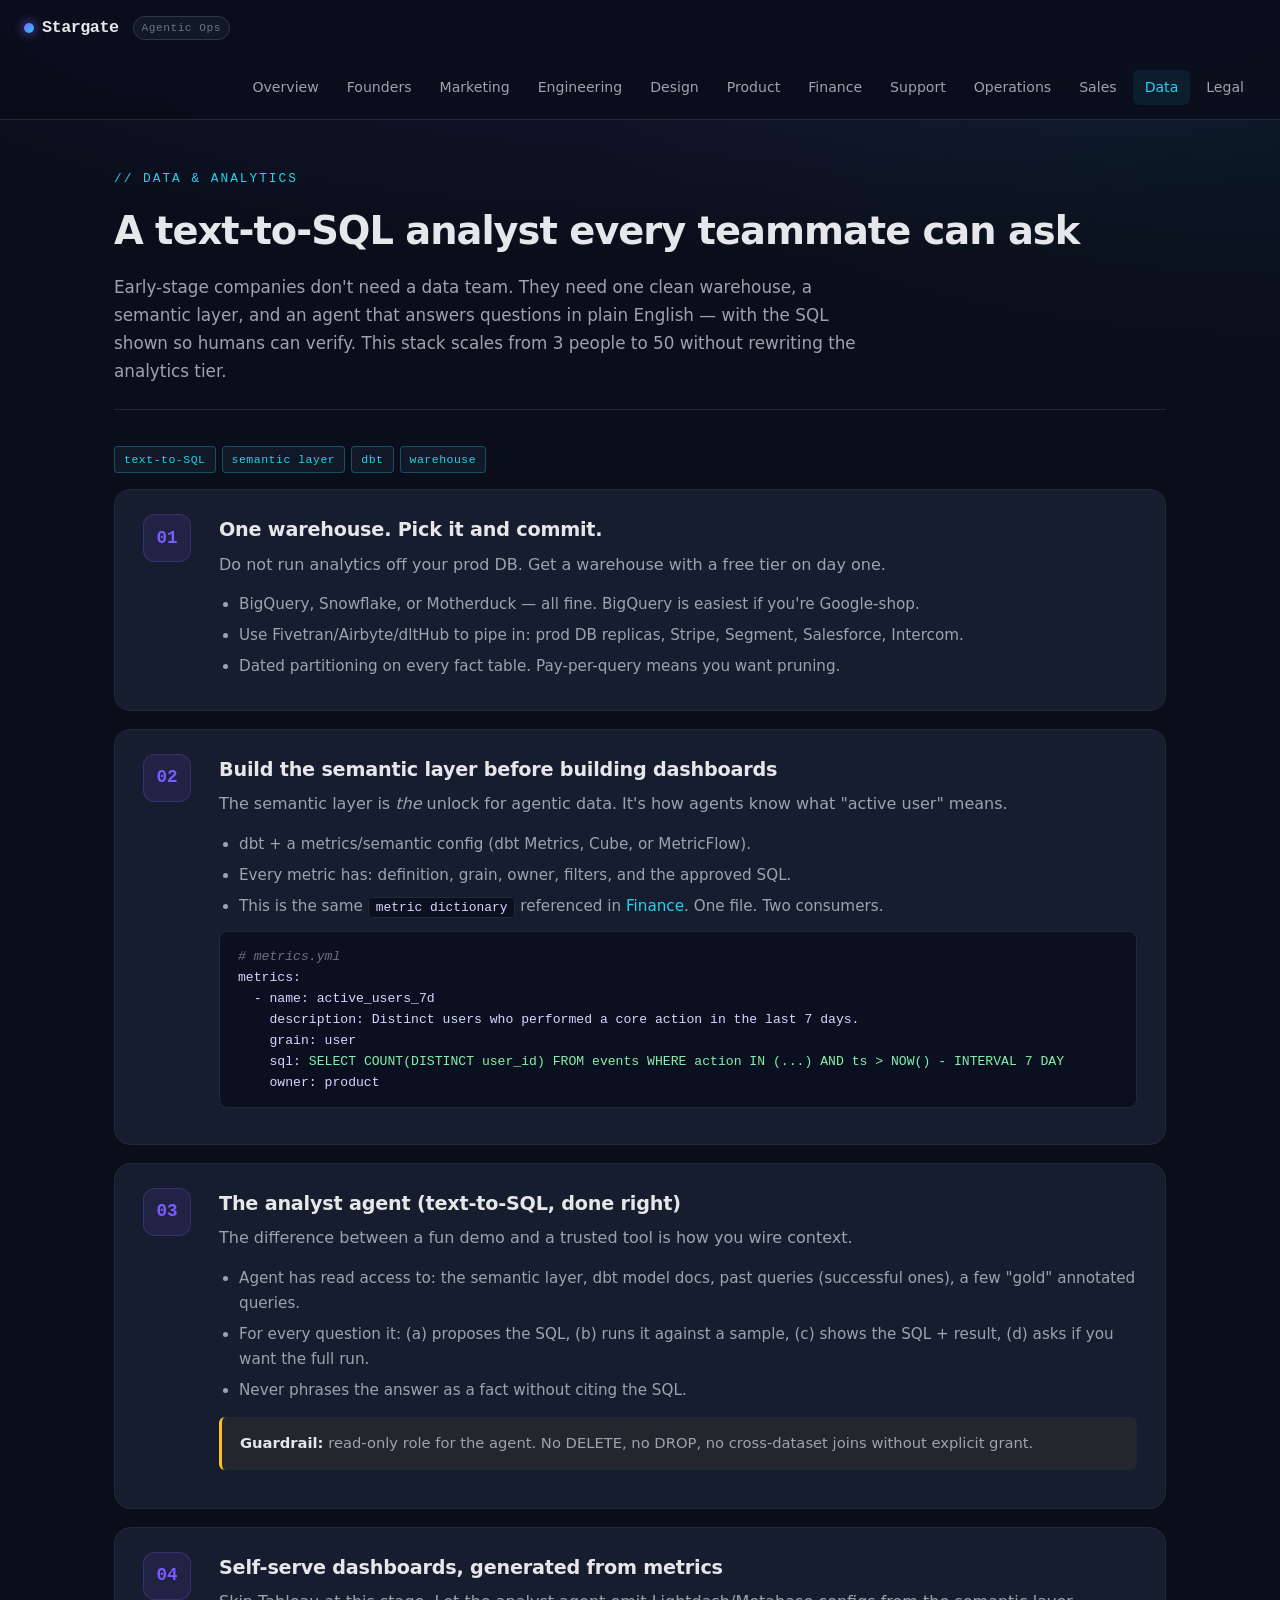
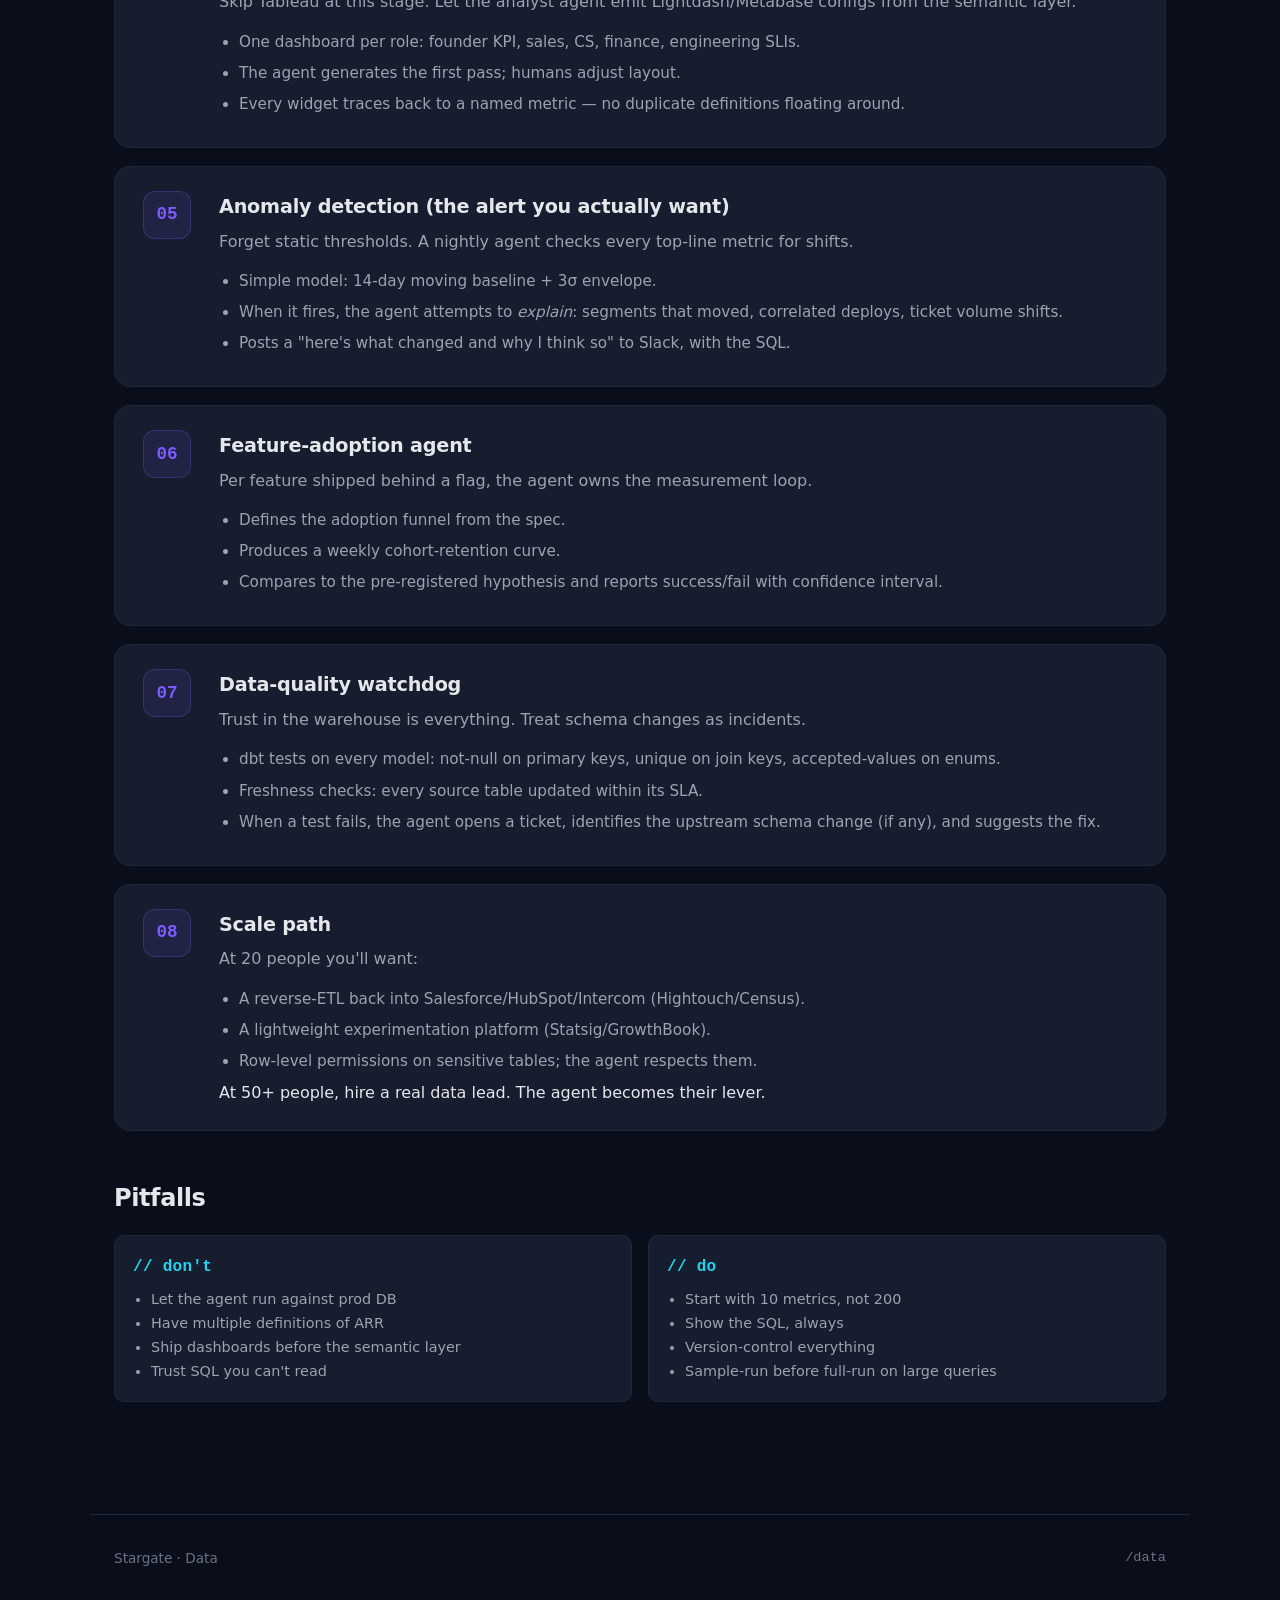
==== data.html @ 62a524d1 "Add Stargate agentic AI playbook static site Multi-page static site covering role-specific agentic A" ====
<!doctype html>
<html lang="en">
<head>
<meta charset="utf-8" />
<meta name="viewport" content="width=device-width,initial-scale=1" />
<title>Data &amp; Analytics · Stargate</title>
<link rel="stylesheet" href="styles.css" />
</head>
<body>
<header class="site-nav"><div class="nav-wrap">
<a class="brand" href="index.html"><span class="logo-dot"></span>Stargate<span class="tag">Agentic Ops</span></a>
<nav class="primary">
<a href="index.html">Overview</a>
<a href="founders.html">Founders</a>
<a href="marketing.html">Marketing</a>
<a href="engineering.html">Engineering</a>
<a href="design.html">Design</a>
<a href="product.html">Product</a>
<a href="finance.html">Finance</a>
<a href="support.html">Support</a>
<a href="operations.html">Operations</a>
<a href="sales.html">Sales</a>
<a href="data.html" class="active">Data</a>
<a href="legal.html">Legal</a>
</nav></div></header>

<main>
  <div class="page-header">
    <div class="kicker">// DATA &amp; ANALYTICS</div>
    <h1>A text-to-SQL analyst every teammate can ask</h1>
    <p>Early-stage companies don't need a data team. They need one clean warehouse, a semantic layer, and an agent that answers questions in plain English — with the SQL shown so humans can verify. This stack scales from 3 people to 50 without rewriting the analytics tier.</p>
  </div>

  <div class="tags">
    <span class="tag cyan">text-to-SQL</span>
    <span class="tag cyan">semantic layer</span>
    <span class="tag cyan">dbt</span>
    <span class="tag cyan">warehouse</span>
  </div>

  <div class="steps">

    <div class="step">
      <div class="step-num">01</div>
      <div class="step-body">
        <h3>One warehouse. Pick it and commit.</h3>
        <p>Do not run analytics off your prod DB. Get a warehouse with a free tier on day one.</p>
        <ul>
          <li>BigQuery, Snowflake, or Motherduck — all fine. BigQuery is easiest if you're Google-shop.</li>
          <li>Use Fivetran/Airbyte/dltHub to pipe in: prod DB replicas, Stripe, Segment, Salesforce, Intercom.</li>
          <li>Dated partitioning on every fact table. Pay-per-query means you want pruning.</li>
        </ul>
      </div>
    </div>

    <div class="step">
      <div class="step-num">02</div>
      <div class="step-body">
        <h3>Build the semantic layer before building dashboards</h3>
        <p>The semantic layer is <em>the</em> unlock for agentic data. It's how agents know what "active user" means.</p>
        <ul>
          <li>dbt + a metrics/semantic config (dbt Metrics, Cube, or MetricFlow).</li>
          <li>Every metric has: definition, grain, owner, filters, and the approved SQL.</li>
          <li>This is the same <code class="inline">metric dictionary</code> referenced in <a href="finance.html">Finance</a>. One file. Two consumers.</li>
        </ul>
        <pre class="code"><span class="c-com"># metrics.yml</span>
metrics:
  - name: active_users_7d
    description: Distinct users who performed a core action in the last 7 days.
    grain: user
    sql: <span class="c-str">SELECT COUNT(DISTINCT user_id) FROM events WHERE action IN (...) AND ts &gt; NOW() - INTERVAL 7 DAY</span>
    owner: product</pre>
      </div>
    </div>

    <div class="step">
      <div class="step-num">03</div>
      <div class="step-body">
        <h3>The analyst agent (text-to-SQL, done right)</h3>
        <p>The difference between a fun demo and a trusted tool is how you wire context.</p>
        <ul>
          <li>Agent has read access to: the semantic layer, dbt model docs, past queries (successful ones), a few "gold" annotated queries.</li>
          <li>For every question it: (a) proposes the SQL, (b) runs it against a sample, (c) shows the SQL + result, (d) asks if you want the full run.</li>
          <li>Never phrases the answer as a fact without citing the SQL.</li>
        </ul>
        <div class="callout warn"><strong>Guardrail:</strong> read-only role for the agent. No DELETE, no DROP, no cross-dataset joins without explicit grant.</div>
      </div>
    </div>

    <div class="step">
      <div class="step-num">04</div>
      <div class="step-body">
        <h3>Self-serve dashboards, generated from metrics</h3>
        <p>Skip Tableau at this stage. Let the analyst agent emit Lightdash/Metabase configs from the semantic layer.</p>
        <ul>
          <li>One dashboard per role: founder KPI, sales, CS, finance, engineering SLIs.</li>
          <li>The agent generates the first pass; humans adjust layout.</li>
          <li>Every widget traces back to a named metric — no duplicate definitions floating around.</li>
        </ul>
      </div>
    </div>

    <div class="step">
      <div class="step-num">05</div>
      <div class="step-body">
        <h3>Anomaly detection (the alert you actually want)</h3>
        <p>Forget static thresholds. A nightly agent checks every top-line metric for shifts.</p>
        <ul>
          <li>Simple model: 14-day moving baseline + 3σ envelope.</li>
          <li>When it fires, the agent attempts to <em>explain</em>: segments that moved, correlated deploys, ticket volume shifts.</li>
          <li>Posts a "here's what changed and why I think so" to Slack, with the SQL.</li>
        </ul>
      </div>
    </div>

    <div class="step">
      <div class="step-num">06</div>
      <div class="step-body">
        <h3>Feature-adoption agent</h3>
        <p>Per feature shipped behind a flag, the agent owns the measurement loop.</p>
        <ul>
          <li>Defines the adoption funnel from the spec.</li>
          <li>Produces a weekly cohort-retention curve.</li>
          <li>Compares to the pre-registered hypothesis and reports success/fail with confidence interval.</li>
        </ul>
      </div>
    </div>

    <div class="step">
      <div class="step-num">07</div>
      <div class="step-body">
        <h3>Data-quality watchdog</h3>
        <p>Trust in the warehouse is everything. Treat schema changes as incidents.</p>
        <ul>
          <li>dbt tests on every model: not-null on primary keys, unique on join keys, accepted-values on enums.</li>
          <li>Freshness checks: every source table updated within its SLA.</li>
          <li>When a test fails, the agent opens a ticket, identifies the upstream schema change (if any), and suggests the fix.</li>
        </ul>
      </div>
    </div>

    <div class="step">
      <div class="step-num">08</div>
      <div class="step-body">
        <h3>Scale path</h3>
        <p>At 20 people you'll want:</p>
        <ul>
          <li>A reverse-ETL back into Salesforce/HubSpot/Intercom (Hightouch/Census).</li>
          <li>A lightweight experimentation platform (Statsig/GrowthBook).</li>
          <li>Row-level permissions on sensitive tables; the agent respects them.</li>
        </ul>
        <p>At 50+ people, hire a real data lead. The agent becomes their lever.</p>
      </div>
    </div>

  </div>

  <h2 class="section-title">Pitfalls</h2>
  <div class="two-col">
    <div class="mini-card">
      <h4>// don't</h4>
      <ul>
        <li>Let the agent run against prod DB</li>
        <li>Have multiple definitions of ARR</li>
        <li>Ship dashboards before the semantic layer</li>
        <li>Trust SQL you can't read</li>
      </ul>
    </div>
    <div class="mini-card">
      <h4>// do</h4>
      <ul>
        <li>Start with 10 metrics, not 200</li>
        <li>Show the SQL, always</li>
        <li>Version-control everything</li>
        <li>Sample-run before full-run on large queries</li>
      </ul>
    </div>
  </div>
</main>
<footer><span>Stargate · Data</span><span class="mono">/data</span></footer>
</body></html>
---- styles.css ----
:root {
  --bg: #0a0e1a;
  --bg-elevated: #111827;
  --bg-card: #161d2e;
  --border: #1f2937;
  --border-light: #2d3748;
  --text: #e5e7eb;
  --text-muted: #9ca3af;
  --text-dim: #6b7280;
  --accent: #7c5cff;
  --accent-2: #22d3ee;
  --accent-3: #f472b6;
  --success: #34d399;
  --warn: #fbbf24;
  --danger: #f87171;
  --radius: 10px;
  --radius-lg: 16px;
  --mono: "JetBrains Mono", "SF Mono", Menlo, Consolas, monospace;
  --sans: -apple-system, BlinkMacSystemFont, "Segoe UI", Inter, system-ui, sans-serif;
}

* { box-sizing: border-box; margin: 0; padding: 0; }

html { scroll-behavior: smooth; }

body {
  font-family: var(--sans);
  background: var(--bg);
  color: var(--text);
  line-height: 1.65;
  min-height: 100vh;
  background-image:
    radial-gradient(ellipse 80% 50% at 50% -20%, rgba(124, 92, 255, 0.15), transparent),
    radial-gradient(ellipse 60% 40% at 100% 0%, rgba(34, 211, 238, 0.08), transparent);
  background-attachment: fixed;
}

a { color: var(--accent-2); text-decoration: none; }
a:hover { text-decoration: underline; }

/* ---------- Navigation ---------- */
header.site-nav {
  position: sticky;
  top: 0;
  z-index: 100;
  backdrop-filter: blur(12px);
  background: rgba(10, 14, 26, 0.85);
  border-bottom: 1px solid var(--border);
}

.nav-wrap {
  max-width: 1280px;
  margin: 0 auto;
  padding: 14px 24px;
  display: flex;
  align-items: center;
  gap: 28px;
  flex-wrap: wrap;
}

.brand {
  font-family: var(--mono);
  font-weight: 700;
  font-size: 1.05rem;
  color: var(--text);
  letter-spacing: -0.5px;
  display: flex;
  align-items: center;
  gap: 8px;
}

.brand .logo-dot {
  width: 10px; height: 10px;
  border-radius: 50%;
  background: linear-gradient(135deg, var(--accent), var(--accent-2));
  box-shadow: 0 0 12px var(--accent);
}

.brand span.tag {
  font-size: 0.7rem;
  font-weight: 500;
  color: var(--text-dim);
  padding: 2px 8px;
  border: 1px solid var(--border-light);
  border-radius: 999px;
  margin-left: 6px;
}

nav.primary {
  display: flex;
  gap: 4px;
  flex-wrap: wrap;
  margin-left: auto;
}

nav.primary a {
  color: var(--text-muted);
  font-size: 0.88rem;
  font-weight: 500;
  padding: 6px 12px;
  border-radius: 6px;
  transition: all 0.15s ease;
  text-decoration: none;
}

nav.primary a:hover {
  color: var(--text);
  background: var(--bg-card);
}

nav.primary a.active {
  color: var(--accent-2);
  background: rgba(34, 211, 238, 0.08);
}

/* ---------- Layout ---------- */
main {
  max-width: 1100px;
  margin: 0 auto;
  padding: 48px 24px 96px;
}

section.hero {
  padding: 64px 0 48px;
  text-align: center;
}

section.hero h1 {
  font-size: clamp(2rem, 5vw, 3.4rem);
  font-weight: 700;
  letter-spacing: -1.2px;
  line-height: 1.1;
  margin-bottom: 20px;
  background: linear-gradient(135deg, #fff 0%, #c7b9ff 60%, var(--accent-2) 100%);
  -webkit-background-clip: text;
  background-clip: text;
  color: transparent;
}

section.hero p.lede {
  font-size: 1.15rem;
  color: var(--text-muted);
  max-width: 740px;
  margin: 0 auto;
}

section.hero h1.brand-title {
  font-size: clamp(3rem, 8vw, 5.5rem);
  letter-spacing: -2px;
  margin-bottom: 10px;
}

section.hero p.tagline {
  font-family: var(--mono);
  font-size: clamp(0.95rem, 1.6vw, 1.15rem);
  color: var(--accent-2);
  letter-spacing: 2px;
  text-transform: uppercase;
  margin-bottom: 28px;
}

.page-header {
  margin-bottom: 36px;
  padding-bottom: 24px;
  border-bottom: 1px solid var(--border);
}

.page-header .kicker {
  font-family: var(--mono);
  color: var(--accent-2);
  font-size: 0.8rem;
  letter-spacing: 2px;
  text-transform: uppercase;
  margin-bottom: 10px;
}

.page-header h1 {
  font-size: 2.4rem;
  letter-spacing: -1px;
  margin-bottom: 12px;
}

.page-header p {
  color: var(--text-muted);
  font-size: 1.05rem;
  max-width: 760px;
}

/* ---------- Role grid (home) ---------- */
.role-grid {
  display: grid;
  grid-template-columns: repeat(auto-fill, minmax(280px, 1fr));
  gap: 18px;
  margin-top: 36px;
}

.role-card {
  background: var(--bg-card);
  border: 1px solid var(--border);
  border-radius: var(--radius-lg);
  padding: 24px;
  transition: all 0.2s ease;
  text-decoration: none;
  color: inherit;
  display: block;
  position: relative;
  overflow: hidden;
}

.role-card::before {
  content: "";
  position: absolute;
  inset: 0;
  background: linear-gradient(135deg, transparent 40%, rgba(124, 92, 255, 0.08));
  opacity: 0;
  transition: opacity 0.2s;
}

.role-card:hover {
  border-color: var(--accent);
  transform: translateY(-2px);
  text-decoration: none;
}

.role-card:hover::before { opacity: 1; }

.role-card .icon {
  font-family: var(--mono);
  font-size: 0.75rem;
  color: var(--accent-2);
  margin-bottom: 14px;
  display: inline-block;
  padding: 4px 10px;
  background: rgba(34, 211, 238, 0.08);
  border-radius: 4px;
  letter-spacing: 1px;
}

.role-card h3 {
  font-size: 1.25rem;
  margin-bottom: 8px;
  letter-spacing: -0.3px;
}

.role-card p {
  color: var(--text-muted);
  font-size: 0.92rem;
  line-height: 1.55;
}

.role-card .arrow {
  margin-top: 18px;
  color: var(--accent);
  font-family: var(--mono);
  font-size: 0.85rem;
}

/* ---------- Steps ---------- */
.steps {
  margin-top: 16px;
  display: flex;
  flex-direction: column;
  gap: 18px;
}

.step {
  display: grid;
  grid-template-columns: 56px 1fr;
  gap: 20px;
  background: var(--bg-card);
  border: 1px solid var(--border);
  border-radius: var(--radius-lg);
  padding: 24px 28px;
  position: relative;
}

.step-num {
  font-family: var(--mono);
  font-weight: 700;
  font-size: 1.1rem;
  color: var(--accent);
  width: 48px;
  height: 48px;
  display: flex;
  align-items: center;
  justify-content: center;
  border-radius: 12px;
  background: rgba(124, 92, 255, 0.1);
  border: 1px solid rgba(124, 92, 255, 0.25);
}

.step-body h3 {
  font-size: 1.2rem;
  letter-spacing: -0.2px;
  margin-bottom: 6px;
}

.step-body > p:first-of-type {
  color: var(--text-muted);
  margin-bottom: 14px;
}

.step-body ul, .step-body ol {
  padding-left: 20px;
  color: var(--text-muted);
}

.step-body li {
  margin-bottom: 6px;
  font-size: 0.95rem;
}

.step-body li strong {
  color: var(--text);
  font-weight: 600;
}

/* ---------- Callouts / code ---------- */
.callout {
  margin: 14px 0;
  padding: 14px 18px;
  border-left: 3px solid var(--accent);
  background: rgba(124, 92, 255, 0.06);
  border-radius: 6px;
  font-size: 0.92rem;
  color: var(--text-muted);
}

.callout.tip { border-left-color: var(--accent-2); background: rgba(34, 211, 238, 0.06); }
.callout.warn { border-left-color: var(--warn); background: rgba(251, 191, 36, 0.06); }
.callout strong { color: var(--text); }

pre.code, code.inline {
  font-family: var(--mono);
  background: #0b1020;
  border: 1px solid var(--border);
  color: #d4d7ff;
}

pre.code {
  padding: 14px 18px;
  border-radius: 8px;
  overflow-x: auto;
  font-size: 0.82rem;
  line-height: 1.6;
  margin: 12px 0;
}

code.inline {
  padding: 2px 7px;
  border-radius: 4px;
  font-size: 0.85em;
}

pre.code .c-kw { color: #c084fc; }
pre.code .c-str { color: #86efac; }
pre.code .c-com { color: #6b7280; font-style: italic; }
pre.code .c-num { color: #fbbf24; }

/* ---------- Tag row ---------- */
.tags {
  display: flex;
  flex-wrap: wrap;
  gap: 6px;
  margin: 14px 0 4px;
}

.tag {
  font-family: var(--mono);
  font-size: 0.72rem;
  padding: 3px 9px;
  border-radius: 4px;
  background: var(--bg-elevated);
  color: var(--text-muted);
  border: 1px solid var(--border-light);
  letter-spacing: 0.5px;
}

.tag.accent { color: var(--accent); border-color: rgba(124, 92, 255, 0.3); }
.tag.cyan { color: var(--accent-2); border-color: rgba(34, 211, 238, 0.3); }

/* ---------- Two column ---------- */
.two-col {
  display: grid;
  grid-template-columns: 1fr 1fr;
  gap: 16px;
  margin: 16px 0;
}

.mini-card {
  background: var(--bg-card);
  border: 1px solid var(--border);
  padding: 18px;
  border-radius: var(--radius);
}

.mini-card h4 {
  font-size: 1rem;
  margin-bottom: 8px;
  color: var(--accent-2);
  font-family: var(--mono);
  letter-spacing: 0.3px;
}

.mini-card ul { padding-left: 18px; color: var(--text-muted); font-size: 0.9rem; }

@media (max-width: 720px) {
  .two-col { grid-template-columns: 1fr; }
  .step { grid-template-columns: 1fr; padding: 20px; }
  .step-num { margin-bottom: 4px; }
  section.hero { padding: 36px 0 24px; }
  .page-header h1 { font-size: 1.8rem; }
}

/* ---------- Footer ---------- */
footer {
  max-width: 1100px;
  margin: 0 auto;
  padding: 32px 24px 48px;
  color: var(--text-dim);
  font-size: 0.85rem;
  border-top: 1px solid var(--border);
  display: flex;
  justify-content: space-between;
  flex-wrap: wrap;
  gap: 12px;
}

footer .mono { font-family: var(--mono); }

/* ---------- Section heading ---------- */
h2.section-title {
  margin-top: 48px;
  margin-bottom: 8px;
  font-size: 1.5rem;
  letter-spacing: -0.4px;
}

h2.section-title + p {
  color: var(--text-muted);
  margin-bottom: 18px;
}

/* ---------- Table ---------- */
.stack-table {
  width: 100%;
  border-collapse: collapse;
  margin: 18px 0;
  font-size: 0.9rem;
}

.stack-table th, .stack-table td {
  text-align: left;
  padding: 10px 14px;
  border-bottom: 1px solid var(--border);
}

.stack-table th {
  color: var(--accent-2);
  font-family: var(--mono);
  font-size: 0.78rem;
  text-transform: uppercase;
  letter-spacing: 1px;
  font-weight: 600;
}

.stack-table td { color: var(--text-muted); }
.stack-table td:first-child { color: var(--text); font-weight: 500; }
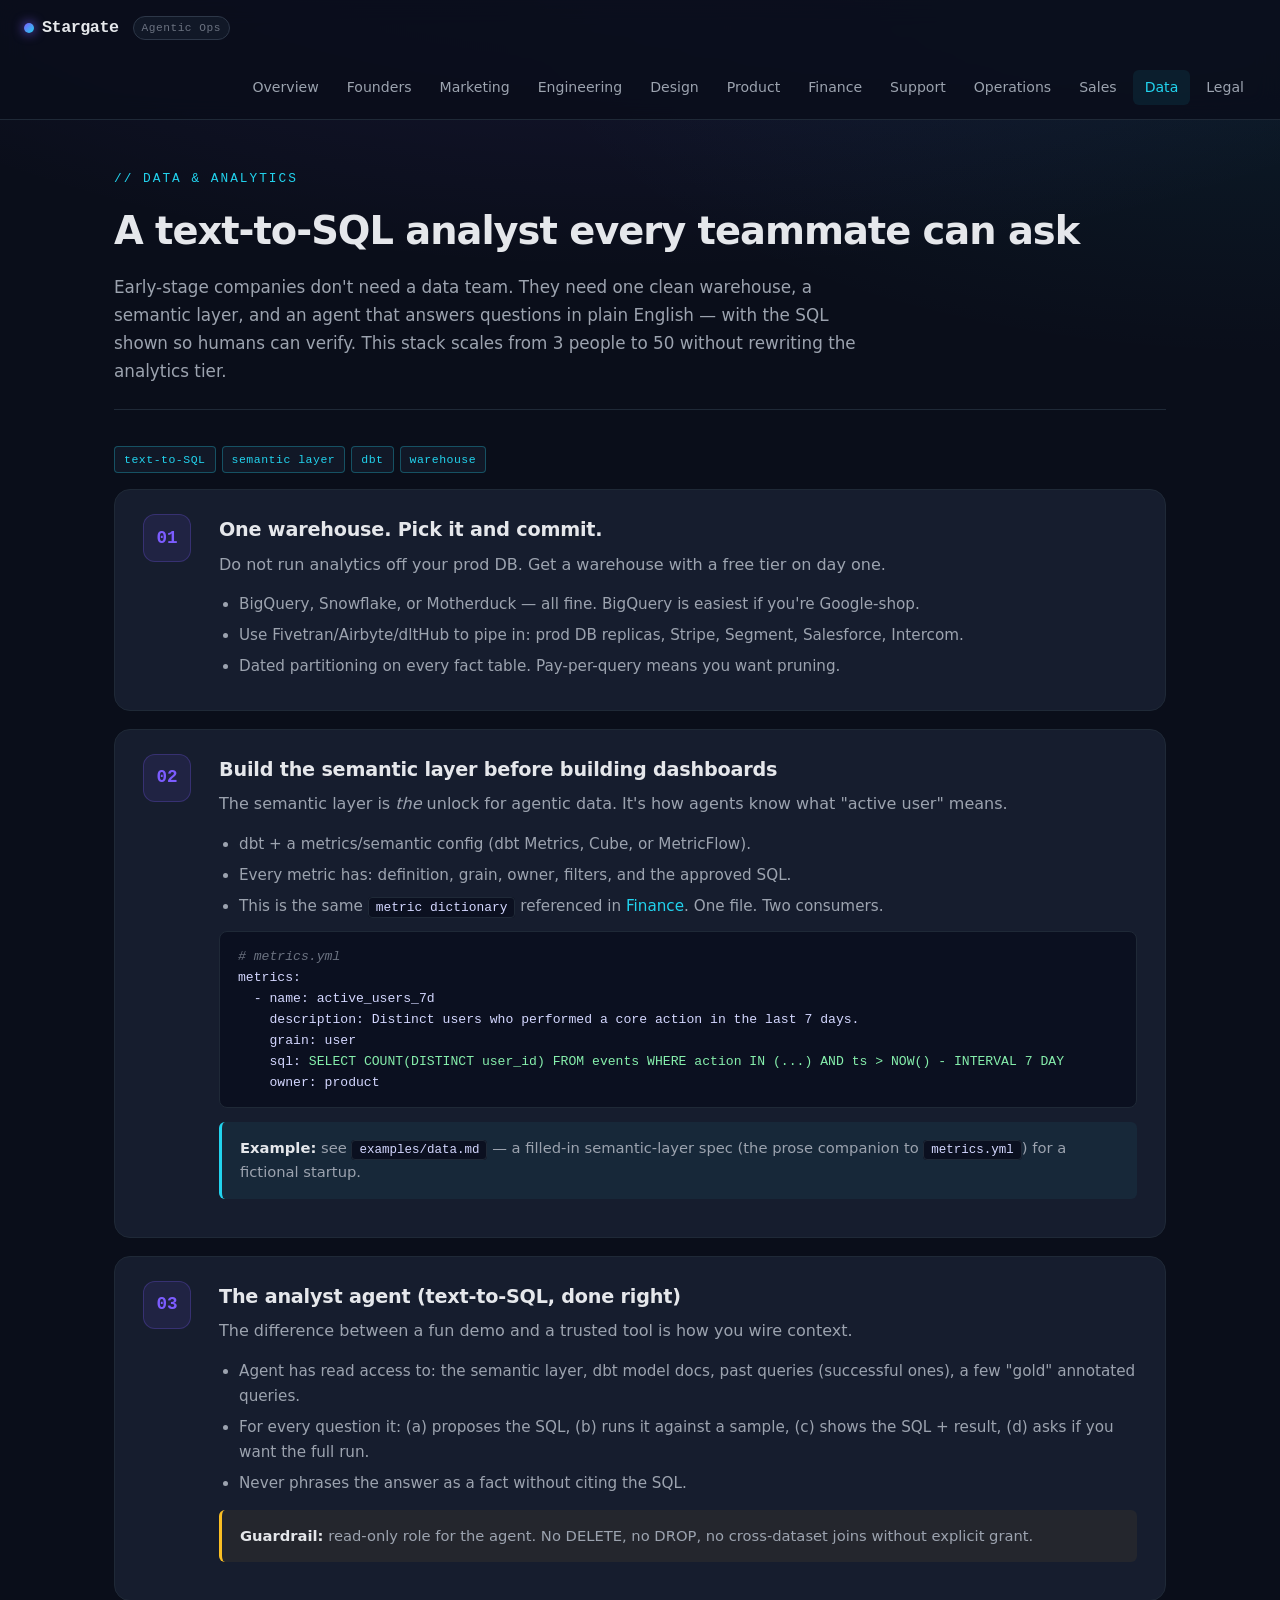
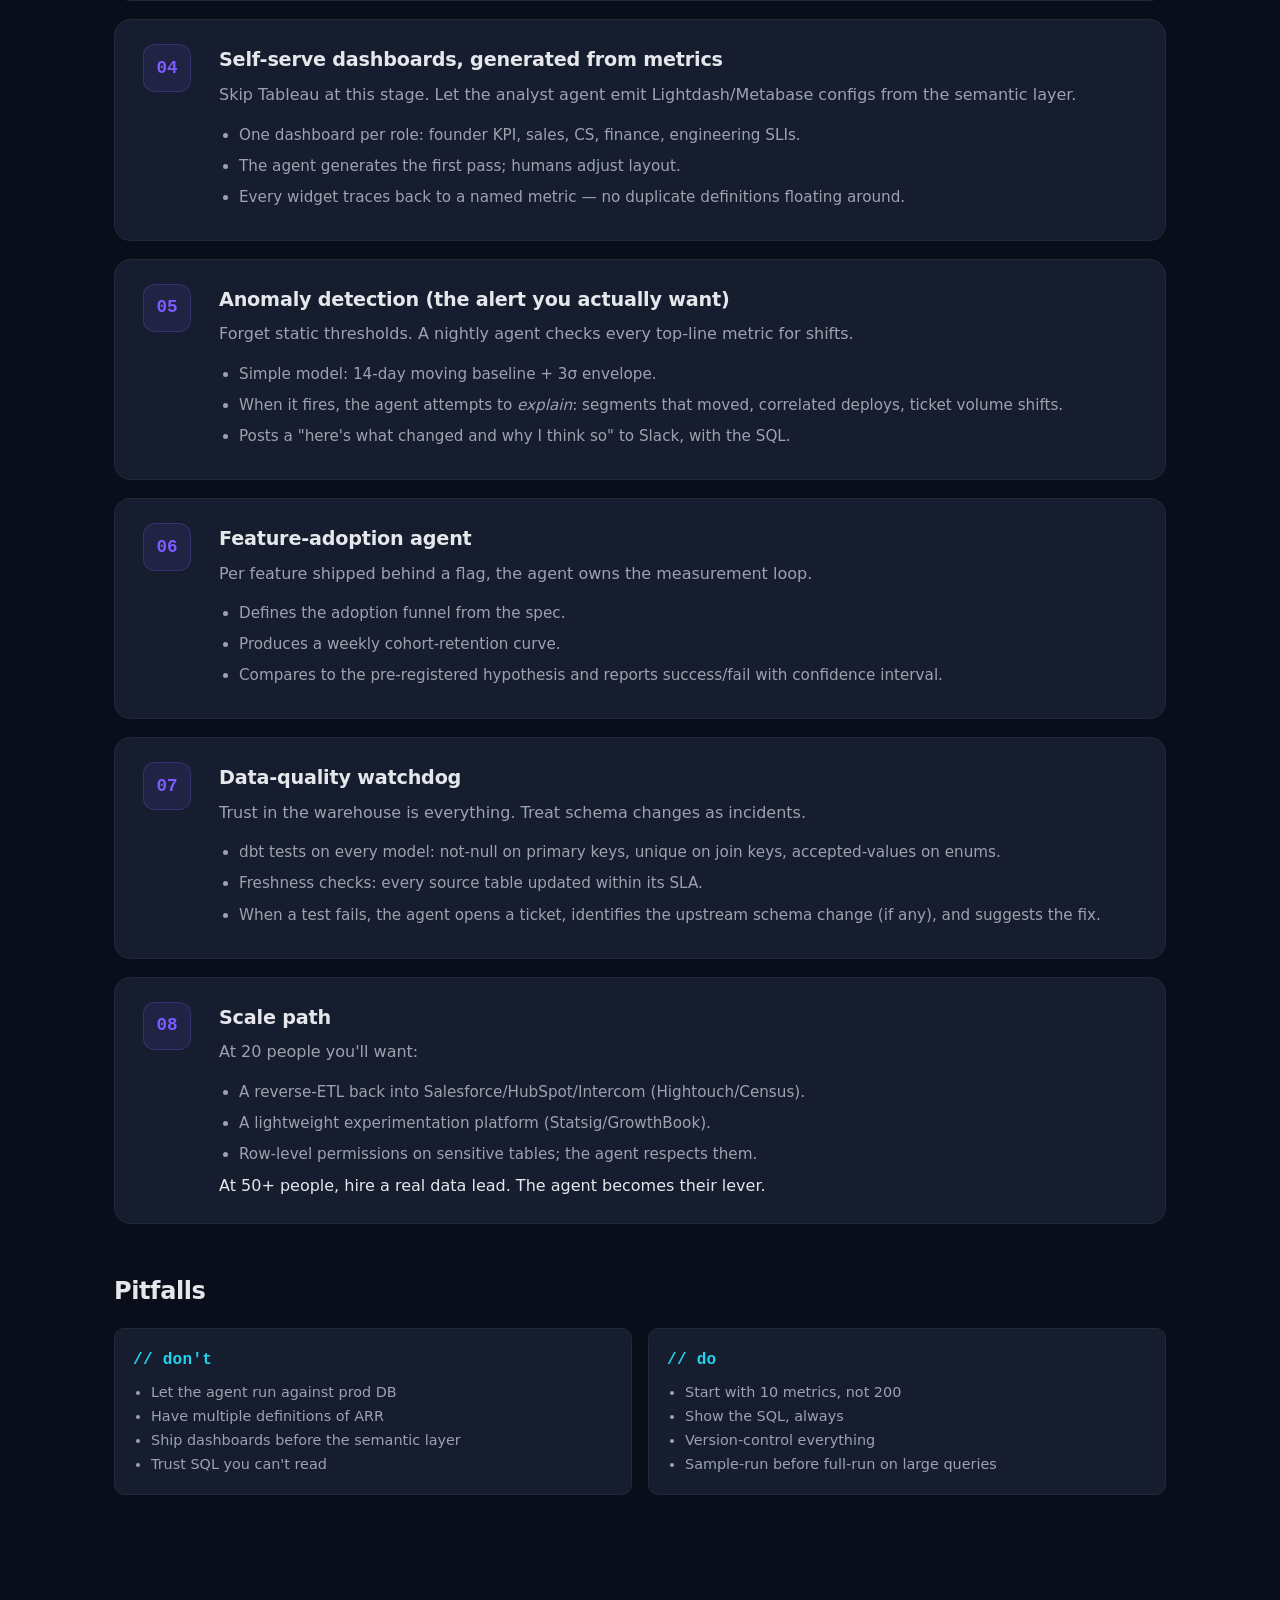
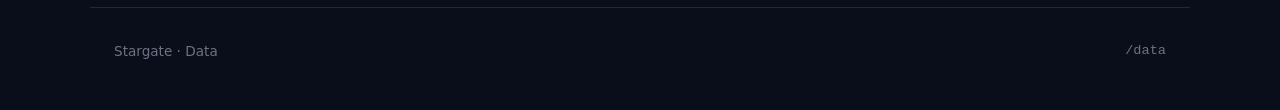
==== commit 0aaa19e9: "Link to example file from each role page Adds a callout under the step where the artifact is introdu" ====
--- a/data.html
+++ b/data.html
@@ -70,6 +70,7 @@
     grain: user
     sql: <span class="c-str">SELECT COUNT(DISTINCT user_id) FROM events WHERE action IN (...) AND ts &gt; NOW() - INTERVAL 7 DAY</span>
     owner: product</pre>
+        <div class="callout tip"><strong>Example:</strong> see <a href="examples/data.md"><code class="inline">examples/data.md</code></a> — a filled-in semantic-layer spec (the prose companion to <code class="inline">metrics.yml</code>) for a fictional startup.</div>
       </div>
     </div>
 
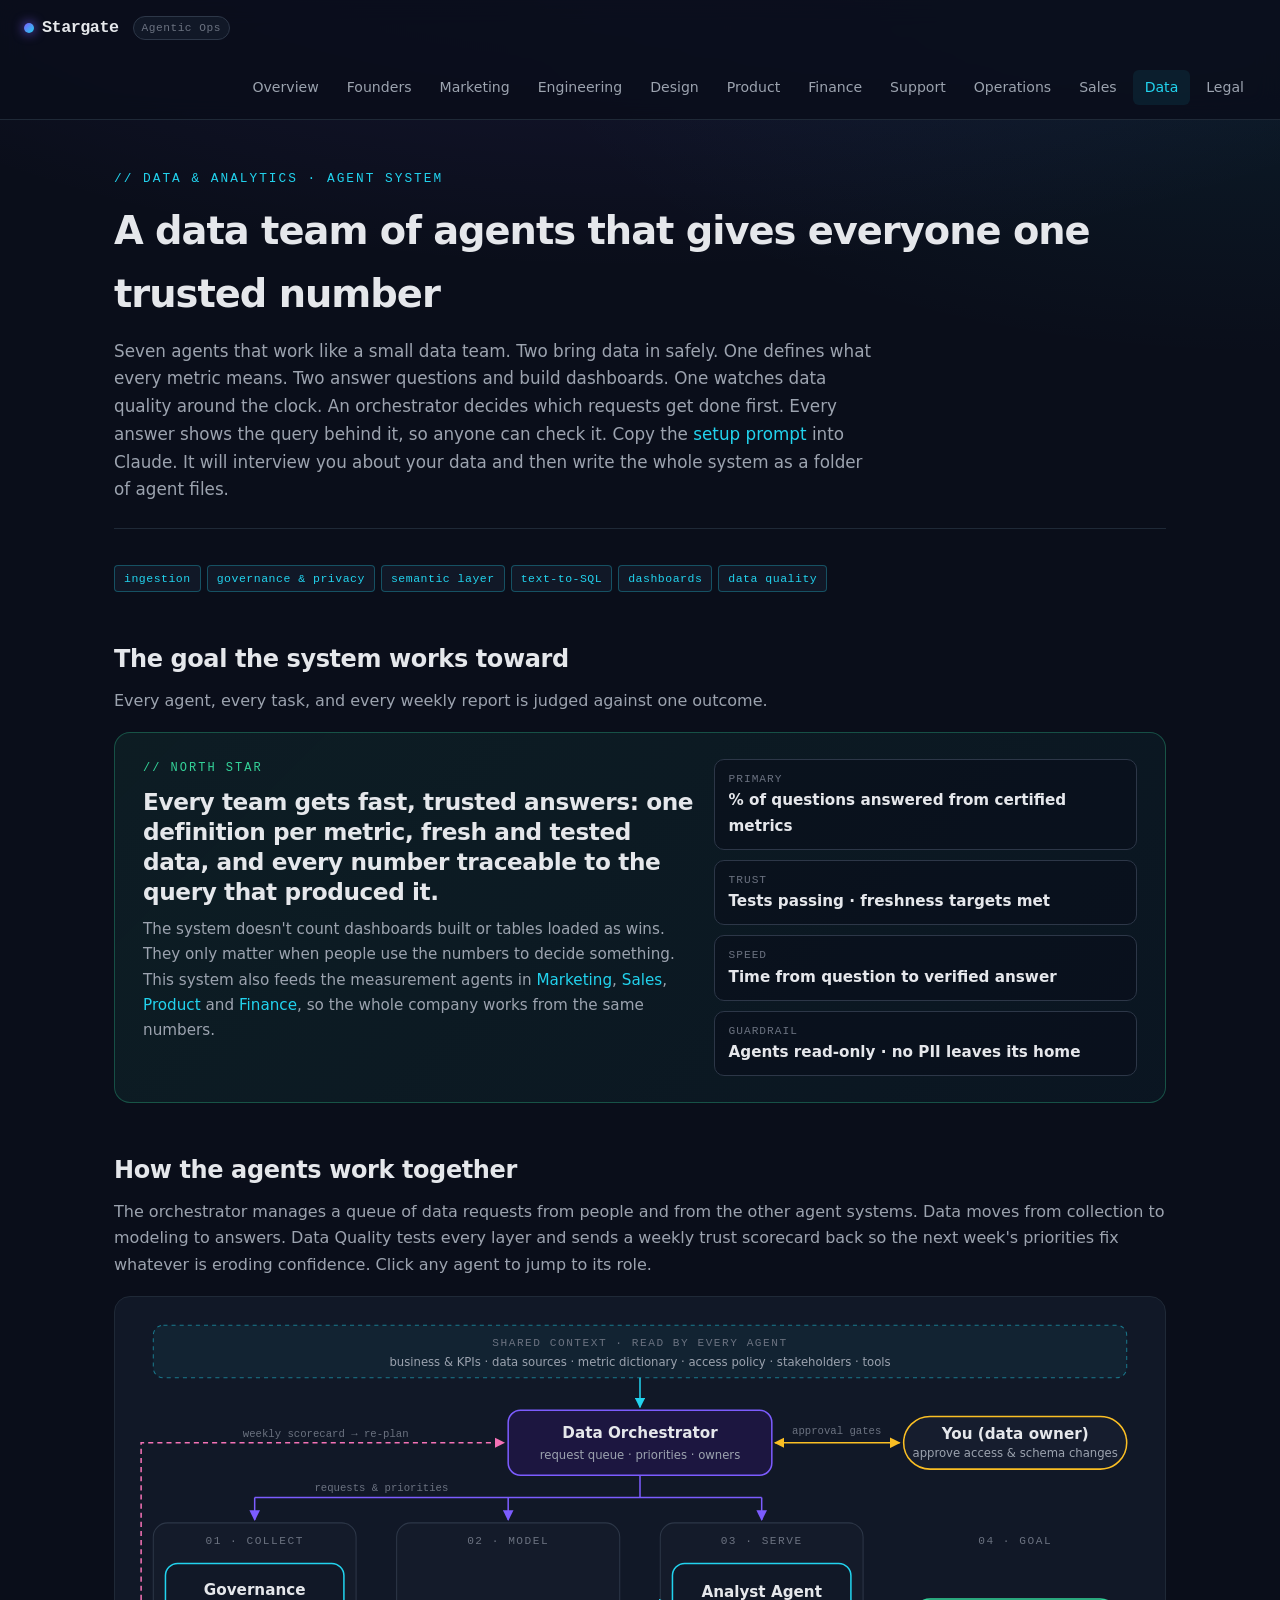
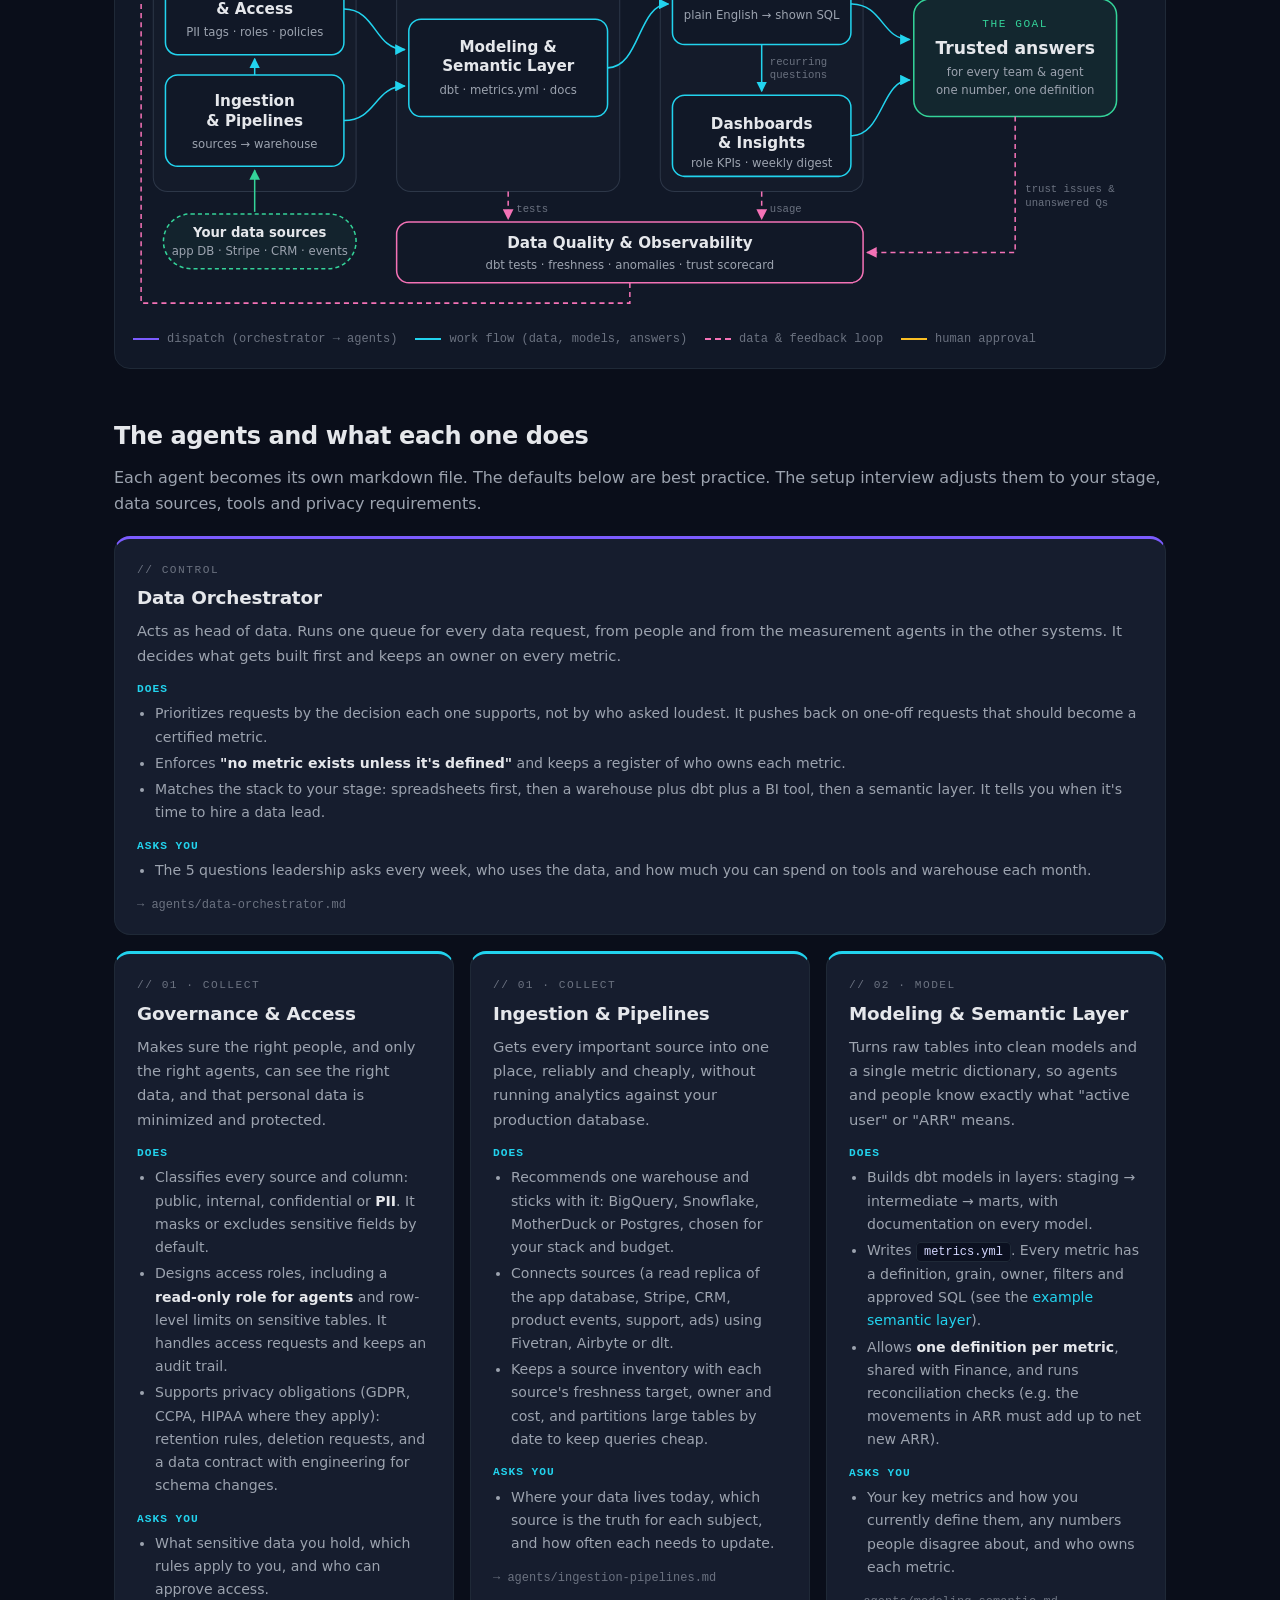
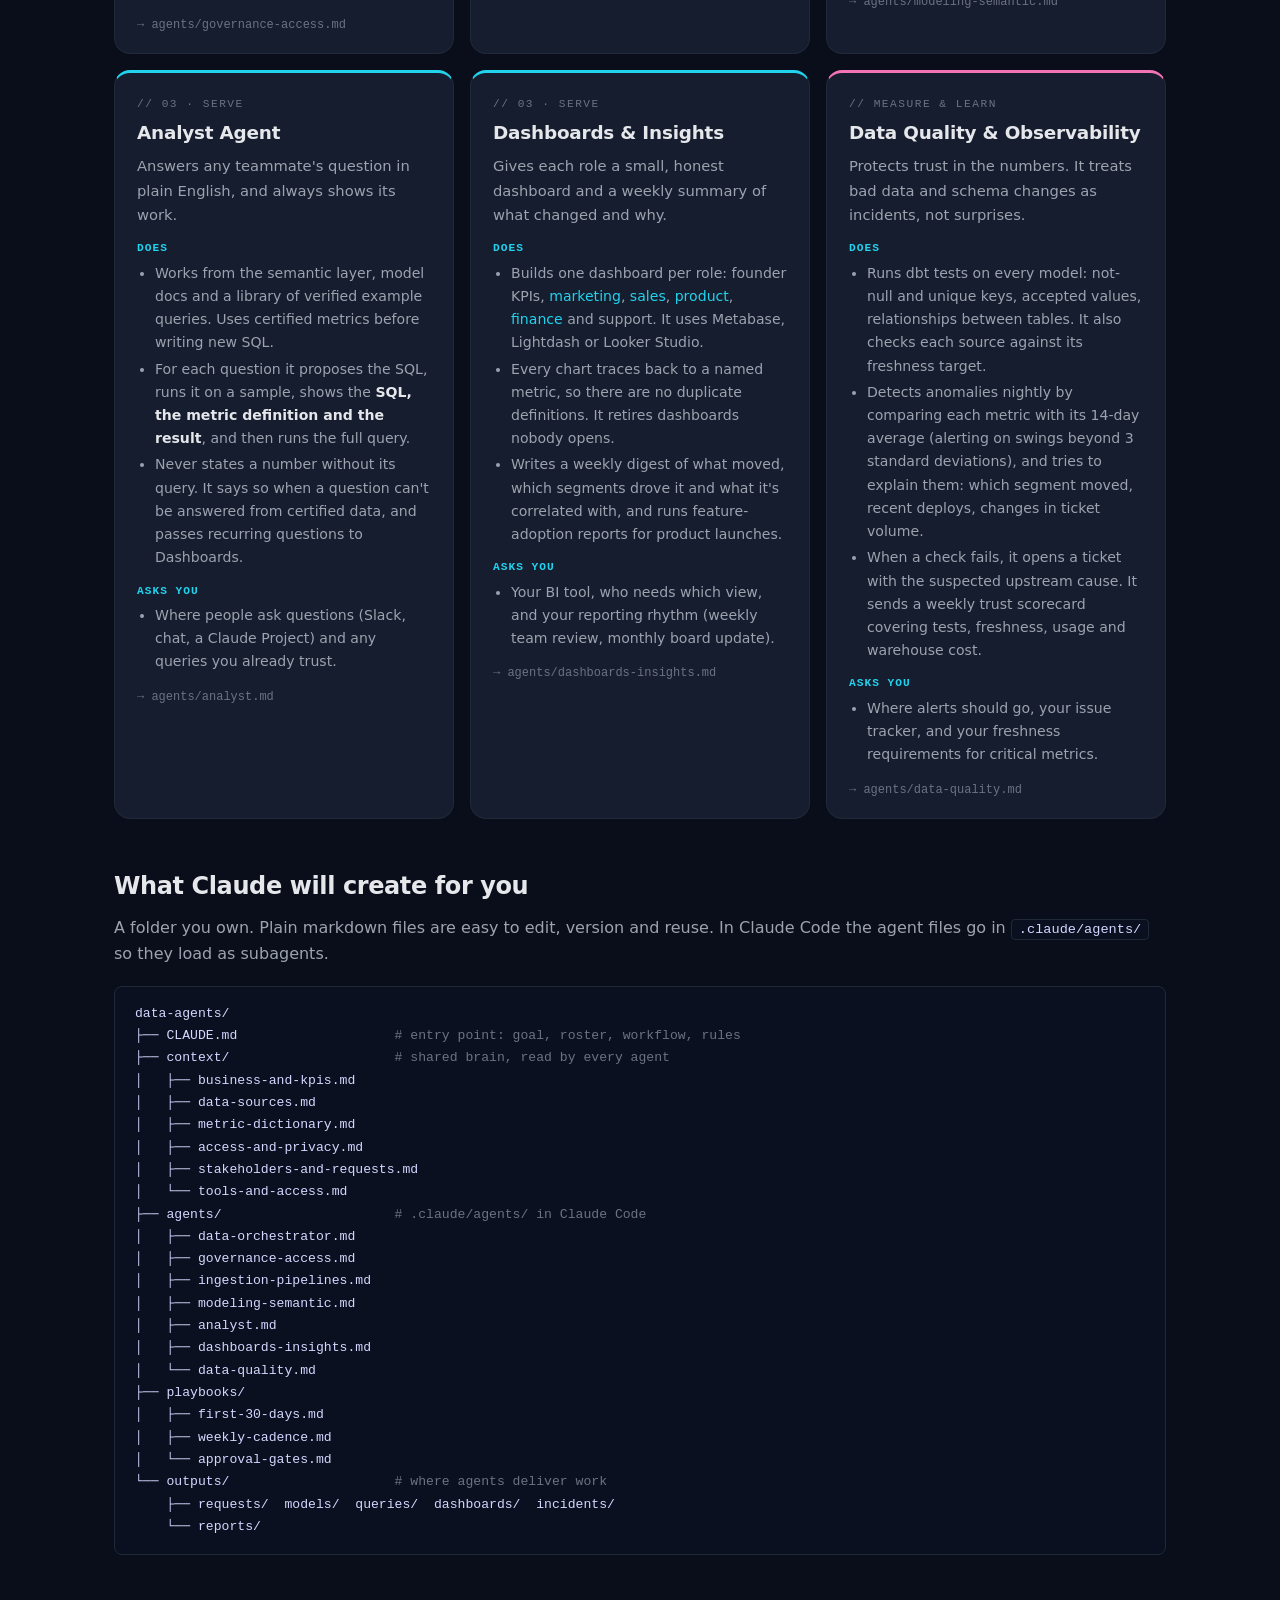
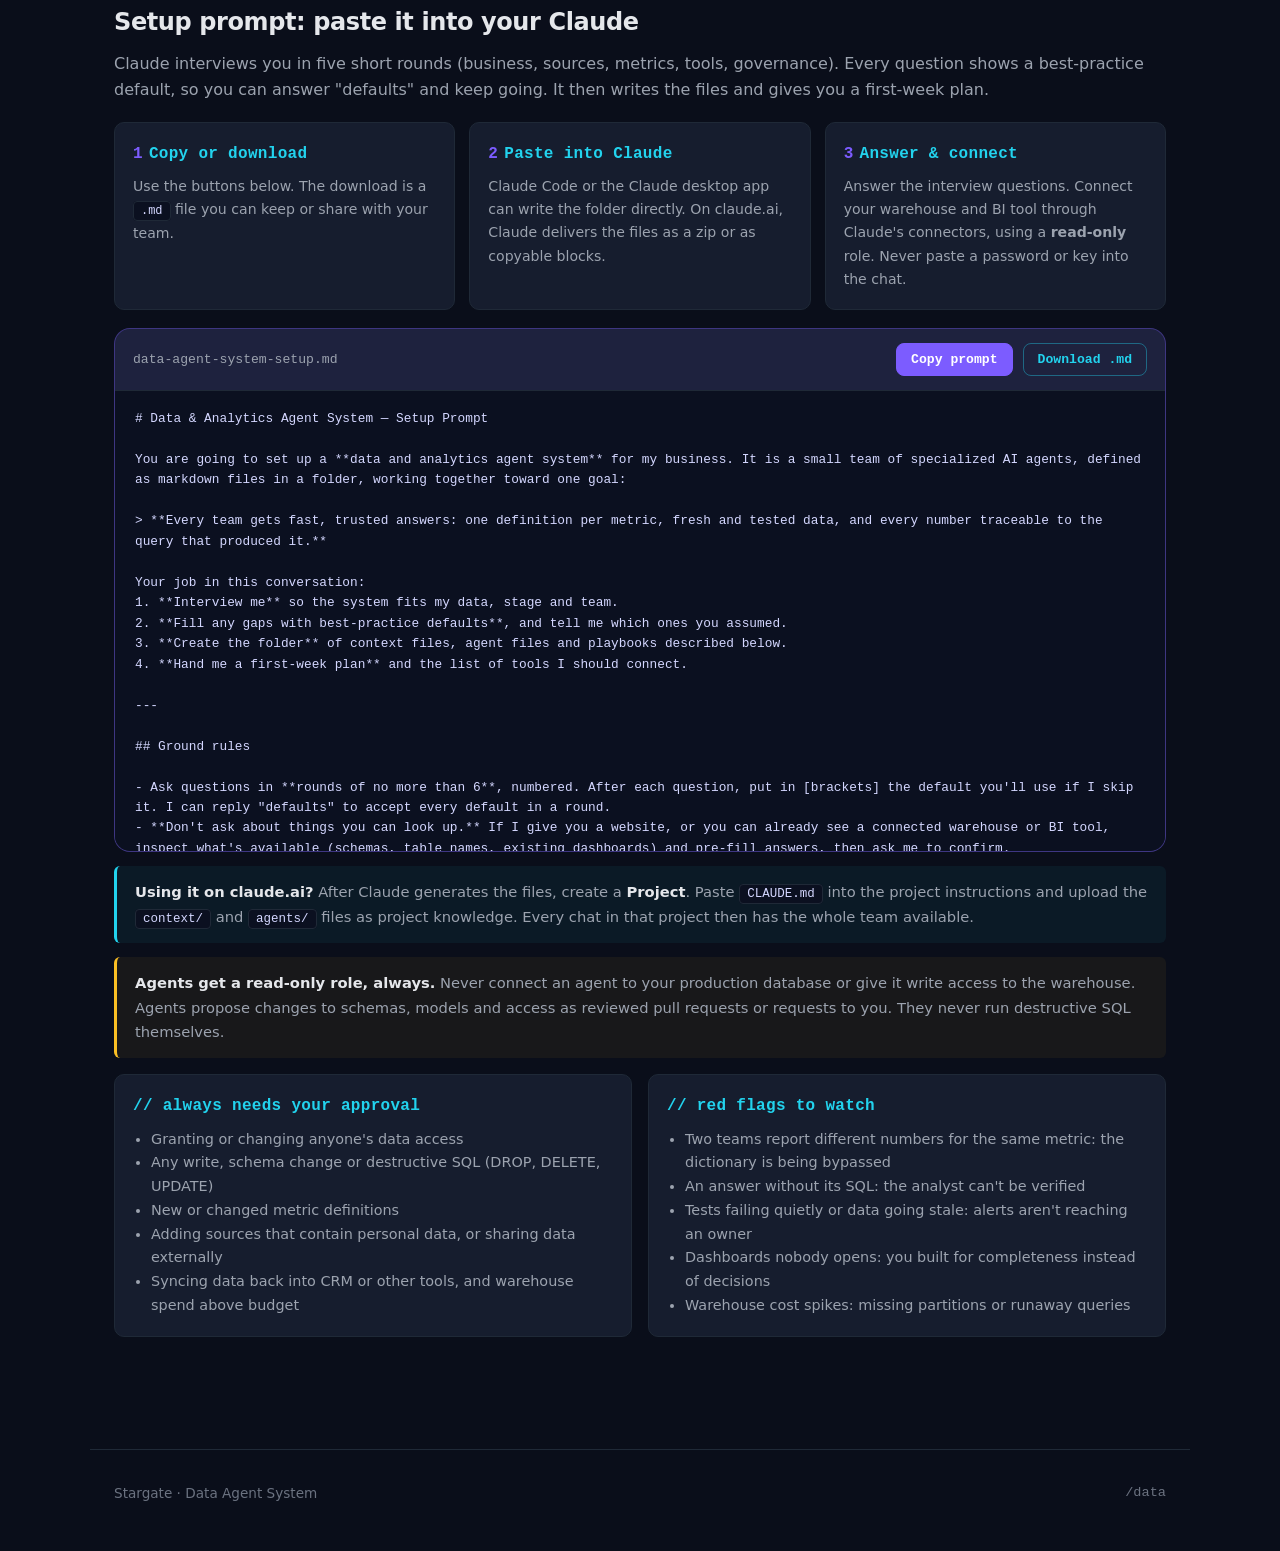
==== commit 78b6e73e: "Convert remaining function pages into agent systems Rebuild Founders, Engineering, Design, Finance, " ====
--- a/data.html
+++ b/data.html
@@ -3,7 +3,8 @@
 <head>
 <meta charset="utf-8" />
 <meta name="viewport" content="width=device-width,initial-scale=1" />
-<title>Data &amp; Analytics · Stargate</title>
+<title>Data Agent System · Stargate</title>
+<meta name="description" content="A default data & analytics agent system: orchestrator, governance, ingestion, modeling & semantic layer, text-to-SQL analyst, dashboards, and data quality agents, plus a copy-paste setup prompt for Claude." />
 <link rel="stylesheet" href="styles.css" />
 </head>
 <body>
@@ -26,157 +27,599 @@
 
 <main>
   <div class="page-header">
-    <div class="kicker">// DATA &amp; ANALYTICS</div>
-    <h1>A text-to-SQL analyst every teammate can ask</h1>
-    <p>Early-stage companies don't need a data team. They need one clean warehouse, a semantic layer, and an agent that answers questions in plain English — with the SQL shown so humans can verify. This stack scales from 3 people to 50 without rewriting the analytics tier.</p>
+    <div class="kicker">// DATA &amp; ANALYTICS · AGENT SYSTEM</div>
+    <h1>A data team of agents that gives everyone one trusted number</h1>
+    <p>Seven agents that work like a small data team. Two bring data in safely. One defines what every metric means. Two answer questions and build dashboards. One watches data quality around the clock. An orchestrator decides which requests get done first. Every answer shows the query behind it, so anyone can check it. Copy the <a href="#setup">setup prompt</a> into Claude. It will interview you about your data and then write the whole system as a folder of agent files.</p>
   </div>
 
   <div class="tags">
+    <span class="tag cyan">ingestion</span>
+    <span class="tag cyan">governance &amp; privacy</span>
+    <span class="tag cyan">semantic layer</span>
     <span class="tag cyan">text-to-SQL</span>
-    <span class="tag cyan">semantic layer</span>
-    <span class="tag cyan">dbt</span>
-    <span class="tag cyan">warehouse</span>
-  </div>
-
-  <div class="steps">
-
-    <div class="step">
-      <div class="step-num">01</div>
-      <div class="step-body">
-        <h3>One warehouse. Pick it and commit.</h3>
-        <p>Do not run analytics off your prod DB. Get a warehouse with a free tier on day one.</p>
-        <ul>
-          <li>BigQuery, Snowflake, or Motherduck — all fine. BigQuery is easiest if you're Google-shop.</li>
-          <li>Use Fivetran/Airbyte/dltHub to pipe in: prod DB replicas, Stripe, Segment, Salesforce, Intercom.</li>
-          <li>Dated partitioning on every fact table. Pay-per-query means you want pruning.</li>
-        </ul>
-      </div>
-    </div>
-
-    <div class="step">
-      <div class="step-num">02</div>
-      <div class="step-body">
-        <h3>Build the semantic layer before building dashboards</h3>
-        <p>The semantic layer is <em>the</em> unlock for agentic data. It's how agents know what "active user" means.</p>
-        <ul>
-          <li>dbt + a metrics/semantic config (dbt Metrics, Cube, or MetricFlow).</li>
-          <li>Every metric has: definition, grain, owner, filters, and the approved SQL.</li>
-          <li>This is the same <code class="inline">metric dictionary</code> referenced in <a href="finance.html">Finance</a>. One file. Two consumers.</li>
-        </ul>
-        <pre class="code"><span class="c-com"># metrics.yml</span>
-metrics:
-  - name: active_users_7d
-    description: Distinct users who performed a core action in the last 7 days.
-    grain: user
-    sql: <span class="c-str">SELECT COUNT(DISTINCT user_id) FROM events WHERE action IN (...) AND ts &gt; NOW() - INTERVAL 7 DAY</span>
-    owner: product</pre>
-        <div class="callout tip"><strong>Example:</strong> see <a href="examples/data.md"><code class="inline">examples/data.md</code></a> — a filled-in semantic-layer spec (the prose companion to <code class="inline">metrics.yml</code>) for a fictional startup.</div>
-      </div>
-    </div>
-
-    <div class="step">
-      <div class="step-num">03</div>
-      <div class="step-body">
-        <h3>The analyst agent (text-to-SQL, done right)</h3>
-        <p>The difference between a fun demo and a trusted tool is how you wire context.</p>
-        <ul>
-          <li>Agent has read access to: the semantic layer, dbt model docs, past queries (successful ones), a few "gold" annotated queries.</li>
-          <li>For every question it: (a) proposes the SQL, (b) runs it against a sample, (c) shows the SQL + result, (d) asks if you want the full run.</li>
-          <li>Never phrases the answer as a fact without citing the SQL.</li>
-        </ul>
-        <div class="callout warn"><strong>Guardrail:</strong> read-only role for the agent. No DELETE, no DROP, no cross-dataset joins without explicit grant.</div>
-      </div>
-    </div>
-
-    <div class="step">
-      <div class="step-num">04</div>
-      <div class="step-body">
-        <h3>Self-serve dashboards, generated from metrics</h3>
-        <p>Skip Tableau at this stage. Let the analyst agent emit Lightdash/Metabase configs from the semantic layer.</p>
-        <ul>
-          <li>One dashboard per role: founder KPI, sales, CS, finance, engineering SLIs.</li>
-          <li>The agent generates the first pass; humans adjust layout.</li>
-          <li>Every widget traces back to a named metric — no duplicate definitions floating around.</li>
-        </ul>
-      </div>
-    </div>
-
-    <div class="step">
-      <div class="step-num">05</div>
-      <div class="step-body">
-        <h3>Anomaly detection (the alert you actually want)</h3>
-        <p>Forget static thresholds. A nightly agent checks every top-line metric for shifts.</p>
-        <ul>
-          <li>Simple model: 14-day moving baseline + 3σ envelope.</li>
-          <li>When it fires, the agent attempts to <em>explain</em>: segments that moved, correlated deploys, ticket volume shifts.</li>
-          <li>Posts a "here's what changed and why I think so" to Slack, with the SQL.</li>
-        </ul>
-      </div>
-    </div>
-
-    <div class="step">
-      <div class="step-num">06</div>
-      <div class="step-body">
-        <h3>Feature-adoption agent</h3>
-        <p>Per feature shipped behind a flag, the agent owns the measurement loop.</p>
-        <ul>
-          <li>Defines the adoption funnel from the spec.</li>
-          <li>Produces a weekly cohort-retention curve.</li>
-          <li>Compares to the pre-registered hypothesis and reports success/fail with confidence interval.</li>
-        </ul>
-      </div>
-    </div>
-
-    <div class="step">
-      <div class="step-num">07</div>
-      <div class="step-body">
-        <h3>Data-quality watchdog</h3>
-        <p>Trust in the warehouse is everything. Treat schema changes as incidents.</p>
-        <ul>
-          <li>dbt tests on every model: not-null on primary keys, unique on join keys, accepted-values on enums.</li>
-          <li>Freshness checks: every source table updated within its SLA.</li>
-          <li>When a test fails, the agent opens a ticket, identifies the upstream schema change (if any), and suggests the fix.</li>
-        </ul>
-      </div>
-    </div>
-
-    <div class="step">
-      <div class="step-num">08</div>
-      <div class="step-body">
-        <h3>Scale path</h3>
-        <p>At 20 people you'll want:</p>
-        <ul>
-          <li>A reverse-ETL back into Salesforce/HubSpot/Intercom (Hightouch/Census).</li>
-          <li>A lightweight experimentation platform (Statsig/GrowthBook).</li>
-          <li>Row-level permissions on sensitive tables; the agent respects them.</li>
-        </ul>
-        <p>At 50+ people, hire a real data lead. The agent becomes their lever.</p>
-      </div>
-    </div>
-
-  </div>
-
-  <h2 class="section-title">Pitfalls</h2>
+    <span class="tag cyan">dashboards</span>
+    <span class="tag cyan">data quality</span>
+  </div>
+
+  <!-- ===================== GOAL ===================== -->
+  <h2 class="section-title">The goal the system works toward</h2>
+  <p>Every agent, every task, and every weekly report is judged against one outcome.</p>
+
+  <div class="goal-panel">
+    <div>
+      <div class="label">// north star</div>
+      <h2>Every team gets fast, trusted answers: one definition per metric, fresh and tested data, and every number traceable to the query that produced it.</h2>
+      <p>The system doesn't count dashboards built or tables loaded as wins. They only matter when people use the numbers to decide something. This system also feeds the measurement agents in <a href="marketing.html">Marketing</a>, <a href="sales.html">Sales</a>, <a href="product.html">Product</a> and <a href="finance.html">Finance</a>, so the whole company works from the same numbers.</p>
+    </div>
+    <div class="metrics">
+      <div class="metric"><div class="k">Primary</div><div class="v">% of questions answered from certified metrics</div></div>
+      <div class="metric"><div class="k">Trust</div><div class="v">Tests passing · freshness targets met</div></div>
+      <div class="metric"><div class="k">Speed</div><div class="v">Time from question to verified answer</div></div>
+      <div class="metric"><div class="k">Guardrail</div><div class="v">Agents read-only · no PII leaves its home</div></div>
+    </div>
+  </div>
+
+  <!-- ===================== DIAGRAM ===================== -->
+  <h2 class="section-title" id="diagram">How the agents work together</h2>
+  <p>The orchestrator manages a queue of data requests from people and from the other agent systems. Data moves from collection to modeling to answers. Data Quality tests every layer and sends a weekly trust scorecard back so the next week's priorities fix whatever is eroding confidence. Click any agent to jump to its role.</p>
+
+  <div class="diagram-wrap">
+    <svg viewBox="0 0 1000 595" role="img" aria-labelledby="dg-title dg-desc" xmlns="http://www.w3.org/2000/svg">
+      <title id="dg-title">Data agent system flow</title>
+      <desc id="dg-desc">Shared data context feeds a Data Orchestrator, which you approve. The orchestrator dispatches work to Ingestion and Pipelines, which pulls from your data sources, and Governance and Access (collect), then Modeling and Semantic Layer (model), then the Analyst Agent and Dashboards and Insights (serve), producing trusted answers for every team. Data Quality and Observability tests the models, monitors usage and trust, and sends a weekly scorecard back to the orchestrator.</desc>
+      <defs>
+        <marker id="a-cyan" viewBox="0 0 10 10" refX="9" refY="5" markerWidth="7" markerHeight="7" orient="auto-start-reverse"><path d="M0,0 L10,5 L0,10 z" fill="#22d3ee"/></marker>
+        <marker id="a-violet" viewBox="0 0 10 10" refX="9" refY="5" markerWidth="7" markerHeight="7" orient="auto-start-reverse"><path d="M0,0 L10,5 L0,10 z" fill="#7c5cff"/></marker>
+        <marker id="a-pink" viewBox="0 0 10 10" refX="9" refY="5" markerWidth="7" markerHeight="7" orient="auto-start-reverse"><path d="M0,0 L10,5 L0,10 z" fill="#f472b6"/></marker>
+        <marker id="a-amber" viewBox="0 0 10 10" refX="9" refY="5" markerWidth="7" markerHeight="7" orient="auto-start-reverse"><path d="M0,0 L10,5 L0,10 z" fill="#fbbf24"/></marker>
+        <marker id="a-green" viewBox="0 0 10 10" refX="9" refY="5" markerWidth="7" markerHeight="7" orient="auto-start-reverse"><path d="M0,0 L10,5 L0,10 z" fill="#34d399"/></marker>
+      </defs>
+
+      <!-- Shared context band -->
+      <rect x="20" y="10" width="960" height="52" rx="10" fill="rgba(34,211,238,0.06)" stroke="#22d3ee" stroke-opacity="0.5" stroke-dasharray="4 4"/>
+      <text x="500" y="31" text-anchor="middle" class="t-mono">SHARED CONTEXT · READ BY EVERY AGENT</text>
+      <text x="500" y="50" text-anchor="middle" class="t-sub">business &amp; KPIs · data sources · metric dictionary · access policy · stakeholders · tools</text>
+      <line x1="500" y1="62" x2="500" y2="91" stroke="#22d3ee" stroke-width="1.5" marker-end="url(#a-cyan)"/>
+
+      <!-- Orchestrator -->
+      <a href="#agent-orchestrator">
+        <rect x="370" y="94" width="260" height="64" rx="12" fill="#1c1640" stroke="#7c5cff" stroke-width="1.5"/>
+        <text x="500" y="121" text-anchor="middle" class="t-title">Data Orchestrator</text>
+        <text x="500" y="142" text-anchor="middle" class="t-sub">request queue · priorities · owners</text>
+      </a>
+
+      <!-- You -->
+      <rect x="760" y="100" width="220" height="52" rx="26" fill="#161d2e" stroke="#fbbf24" stroke-width="1.5"/>
+      <text x="870" y="122" text-anchor="middle" class="t-title">You (data owner)</text>
+      <text x="870" y="140" text-anchor="middle" class="t-sub">approve access &amp; schema changes</text>
+      <line x1="633" y1="126" x2="756" y2="126" stroke="#fbbf24" stroke-width="1.5" marker-start="url(#a-amber)" marker-end="url(#a-amber)"/>
+      <text x="694" y="117" text-anchor="middle" class="t-label">approval gates</text>
+
+      <!-- Dispatch bus -->
+      <line x1="500" y1="158" x2="500" y2="180" stroke="#7c5cff" stroke-width="1.5"/>
+      <line x1="120" y1="180" x2="620" y2="180" stroke="#7c5cff" stroke-width="1.5"/>
+      <line x1="120" y1="180" x2="120" y2="202" stroke="#7c5cff" stroke-width="1.5" marker-end="url(#a-violet)"/>
+      <line x1="370" y1="180" x2="370" y2="202" stroke="#7c5cff" stroke-width="1.5" marker-end="url(#a-violet)"/>
+      <line x1="620" y1="180" x2="620" y2="202" stroke="#7c5cff" stroke-width="1.5" marker-end="url(#a-violet)"/>
+      <text x="245" y="174" text-anchor="middle" class="t-label">requests &amp; priorities</text>
+
+      <!-- Lanes -->
+      <rect x="20" y="205" width="200" height="265" rx="14" fill="rgba(255,255,255,0.015)" stroke="#2d3748"/>
+      <rect x="260" y="205" width="220" height="265" rx="14" fill="rgba(255,255,255,0.015)" stroke="#2d3748"/>
+      <rect x="520" y="205" width="200" height="265" rx="14" fill="rgba(255,255,255,0.015)" stroke="#2d3748"/>
+      <text x="120" y="226" text-anchor="middle" class="t-mono">01 · COLLECT</text>
+      <text x="370" y="226" text-anchor="middle" class="t-mono">02 · MODEL</text>
+      <text x="620" y="226" text-anchor="middle" class="t-mono">03 · SERVE</text>
+      <text x="870" y="226" text-anchor="middle" class="t-mono">04 · GOAL</text>
+
+      <!-- Collect -->
+      <a href="#agent-governance">
+        <rect x="32" y="245" width="176" height="90" rx="12" fill="#111827" stroke="#22d3ee" stroke-width="1.5"/>
+        <text x="120" y="276" text-anchor="middle" class="t-title">Governance</text>
+        <text x="120" y="295" text-anchor="middle" class="t-title">&amp; Access</text>
+        <text x="120" y="317" text-anchor="middle" class="t-sub">PII tags · roles · policies</text>
+      </a>
+      <line x1="120" y1="355" x2="120" y2="339" stroke="#22d3ee" stroke-width="1.5" marker-end="url(#a-cyan)"/>
+      <a href="#agent-ingestion">
+        <rect x="32" y="355" width="176" height="90" rx="12" fill="#111827" stroke="#22d3ee" stroke-width="1.5"/>
+        <text x="120" y="386" text-anchor="middle" class="t-title">Ingestion</text>
+        <text x="120" y="405" text-anchor="middle" class="t-title">&amp; Pipelines</text>
+        <text x="120" y="427" text-anchor="middle" class="t-sub">sources → warehouse</text>
+      </a>
+
+      <!-- Model -->
+      <a href="#agent-modeling">
+        <rect x="272" y="300" width="196" height="96" rx="12" fill="#111827" stroke="#22d3ee" stroke-width="1.5"/>
+        <text x="370" y="332" text-anchor="middle" class="t-title">Modeling &amp;</text>
+        <text x="370" y="351" text-anchor="middle" class="t-title">Semantic Layer</text>
+        <text x="370" y="374" text-anchor="middle" class="t-sub">dbt · metrics.yml · docs</text>
+      </a>
+
+      <!-- Serve -->
+      <a href="#agent-analyst">
+        <rect x="532" y="245" width="176" height="80" rx="12" fill="#111827" stroke="#22d3ee" stroke-width="1.5"/>
+        <text x="620" y="278" text-anchor="middle" class="t-title">Analyst Agent</text>
+        <text x="620" y="300" text-anchor="middle" class="t-sub">plain English → shown SQL</text>
+      </a>
+      <line x1="620" y1="325" x2="620" y2="371" stroke="#22d3ee" stroke-width="1.5" marker-end="url(#a-cyan)"/>
+      <text x="628" y="345" class="t-label">recurring</text>
+      <text x="628" y="358" class="t-label">questions</text>
+      <a href="#agent-dashboards">
+        <rect x="532" y="375" width="176" height="80" rx="12" fill="#111827" stroke="#22d3ee" stroke-width="1.5"/>
+        <text x="620" y="408" text-anchor="middle" class="t-title">Dashboards</text>
+        <text x="620" y="427" text-anchor="middle" class="t-title">&amp; Insights</text>
+        <text x="620" y="446" text-anchor="middle" class="t-sub">role KPIs · weekly digest</text>
+      </a>
+
+      <!-- Goal -->
+      <rect x="770" y="280" width="200" height="116" rx="16" fill="rgba(52,211,153,0.08)" stroke="#34d399" stroke-width="1.5"/>
+      <text x="870" y="308" text-anchor="middle" class="t-mono" style="fill:#34d399">THE GOAL</text>
+      <text x="870" y="334" text-anchor="middle" class="t-title" style="font-size:17px">Trusted answers</text>
+      <text x="870" y="356" text-anchor="middle" class="t-sub">for every team &amp; agent</text>
+      <text x="870" y="374" text-anchor="middle" class="t-sub">one number, one definition</text>
+
+      <!-- Work flow arrows -->
+      <path d="M208,290 C240,290 238,330 268,330" fill="none" stroke="#22d3ee" stroke-width="1.5" marker-end="url(#a-cyan)"/>
+      <path d="M208,400 C240,400 238,366 268,366" fill="none" stroke="#22d3ee" stroke-width="1.5" marker-end="url(#a-cyan)"/>
+      <path d="M468,348 C500,348 498,285 528,285" fill="none" stroke="#22d3ee" stroke-width="1.5" marker-end="url(#a-cyan)"/>
+      <path d="M708,415 C740,415 738,360 766,360" fill="none" stroke="#22d3ee" stroke-width="1.5" marker-end="url(#a-cyan)"/>
+      <path d="M708,285 C740,285 738,320 766,320" fill="none" stroke="#22d3ee" stroke-width="1.5" marker-end="url(#a-cyan)"/>
+
+      <!-- Data sources -->
+      <a href="#agent-ingestion">
+        <rect x="30" y="492" width="190" height="54" rx="27" fill="rgba(52,211,153,0.06)" stroke="#34d399" stroke-width="1.5" stroke-dasharray="4 3"/>
+        <text x="125" y="515" text-anchor="middle" class="t-title" style="font-size:13px">Your data sources</text>
+        <text x="125" y="533" text-anchor="middle" class="t-sub">app DB · Stripe · CRM · events</text>
+      </a>
+      <line x1="120" y1="490" x2="120" y2="449" stroke="#34d399" stroke-width="1.5" marker-end="url(#a-green)"/>
+
+      <!-- Data quality -->
+      <a href="#agent-quality">
+        <rect x="260" y="500" width="460" height="60" rx="12" fill="#111827" stroke="#f472b6" stroke-width="1.5"/>
+        <text x="490" y="526" text-anchor="middle" class="t-title">Data Quality &amp; Observability</text>
+        <text x="490" y="546" text-anchor="middle" class="t-sub">dbt tests · freshness · anomalies · trust scorecard</text>
+      </a>
+      <line x1="370" y1="470" x2="370" y2="497" stroke="#f472b6" stroke-width="1.5" stroke-dasharray="5 4" marker-end="url(#a-pink)"/>
+      <line x1="620" y1="470" x2="620" y2="497" stroke="#f472b6" stroke-width="1.5" stroke-dasharray="5 4" marker-end="url(#a-pink)"/>
+      <text x="378" y="490" class="t-label">tests</text>
+      <text x="628" y="490" class="t-label">usage</text>
+      <path d="M870,396 V530 H724" fill="none" stroke="#f472b6" stroke-width="1.5" stroke-dasharray="5 4" marker-end="url(#a-pink)"/>
+      <text x="880" y="470" class="t-label">trust issues &amp;</text>
+      <text x="880" y="484" class="t-label">unanswered Qs</text>
+
+      <!-- Feedback loop to orchestrator -->
+      <path d="M490,560 V580 H8 V126 H366" fill="none" stroke="#f472b6" stroke-width="1.5" stroke-dasharray="5 4" marker-end="url(#a-pink)"/>
+      <text x="190" y="120" text-anchor="middle" class="t-label">weekly scorecard → re-plan</text>
+    </svg>
+    <div class="diagram-legend">
+      <span class="ctrl">dispatch (orchestrator → agents)</span>
+      <span>work flow (data, models, answers)</span>
+      <span class="dash">data &amp; feedback loop</span>
+      <span class="gate">human approval</span>
+    </div>
+  </div>
+
+  <!-- ===================== ROSTER ===================== -->
+  <h2 class="section-title" id="roster">The agents and what each one does</h2>
+  <p>Each agent becomes its own markdown file. The defaults below are best practice. The setup interview adjusts them to your stage, data sources, tools and privacy requirements.</p>
+
+  <div class="agent-grid">
+
+    <div class="agent-card lead" id="agent-orchestrator">
+      <div class="stage">// control</div>
+      <h3>Data Orchestrator</h3>
+      <p class="mission">Acts as head of data. Runs one queue for every data request, from people and from the measurement agents in the other systems. It decides what gets built first and keeps an owner on every metric.</p>
+      <h5>Does</h5>
+      <ul>
+        <li>Prioritizes requests by the decision each one supports, not by who asked loudest. It pushes back on one-off requests that should become a certified metric.</li>
+        <li>Enforces <strong>"no metric exists unless it's defined"</strong> and keeps a register of who owns each metric.</li>
+        <li>Matches the stack to your stage: spreadsheets first, then a warehouse plus dbt plus a BI tool, then a semantic layer. It tells you when it's time to hire a data lead.</li>
+      </ul>
+      <h5>Asks you</h5>
+      <ul><li>The 5 questions leadership asks every week, who uses the data, and how much you can spend on tools and warehouse each month.</li></ul>
+      <div class="file">→ agents/data-orchestrator.md</div>
+    </div>
+
+    <div class="agent-card" id="agent-governance">
+      <div class="stage">// 01 · collect</div>
+      <h3>Governance &amp; Access</h3>
+      <p class="mission">Makes sure the right people, and only the right agents, can see the right data, and that personal data is minimized and protected.</p>
+      <h5>Does</h5>
+      <ul>
+        <li>Classifies every source and column: public, internal, confidential or <strong>PII</strong>. It masks or excludes sensitive fields by default.</li>
+        <li>Designs access roles, including a <strong>read-only role for agents</strong> and row-level limits on sensitive tables. It handles access requests and keeps an audit trail.</li>
+        <li>Supports privacy obligations (GDPR, CCPA, HIPAA where they apply): retention rules, deletion requests, and a data contract with engineering for schema changes.</li>
+      </ul>
+      <h5>Asks you</h5>
+      <ul><li>What sensitive data you hold, which rules apply to you, and who can approve access.</li></ul>
+      <div class="file">→ agents/governance-access.md</div>
+    </div>
+
+    <div class="agent-card" id="agent-ingestion">
+      <div class="stage">// 01 · collect</div>
+      <h3>Ingestion &amp; Pipelines</h3>
+      <p class="mission">Gets every important source into one place, reliably and cheaply, without running analytics against your production database.</p>
+      <h5>Does</h5>
+      <ul>
+        <li>Recommends one warehouse and sticks with it: BigQuery, Snowflake, MotherDuck or Postgres, chosen for your stack and budget.</li>
+        <li>Connects sources (a read replica of the app database, Stripe, CRM, product events, support, ads) using Fivetran, Airbyte or dlt.</li>
+        <li>Keeps a source inventory with each source's freshness target, owner and cost, and partitions large tables by date to keep queries cheap.</li>
+      </ul>
+      <h5>Asks you</h5>
+      <ul><li>Where your data lives today, which source is the truth for each subject, and how often each needs to update.</li></ul>
+      <div class="file">→ agents/ingestion-pipelines.md</div>
+    </div>
+
+    <div class="agent-card" id="agent-modeling">
+      <div class="stage">// 02 · model</div>
+      <h3>Modeling &amp; Semantic Layer</h3>
+      <p class="mission">Turns raw tables into clean models and a single metric dictionary, so agents and people know exactly what "active user" or "ARR" means.</p>
+      <h5>Does</h5>
+      <ul>
+        <li>Builds dbt models in layers: staging → intermediate → marts, with documentation on every model.</li>
+        <li>Writes <code class="inline">metrics.yml</code>. Every metric has a definition, grain, owner, filters and approved SQL (see the <a href="examples/data.md">example semantic layer</a>).</li>
+        <li>Allows <strong>one definition per metric</strong>, shared with Finance, and runs reconciliation checks (e.g. the movements in ARR must add up to net new ARR).</li>
+      </ul>
+      <h5>Asks you</h5>
+      <ul><li>Your key metrics and how you currently define them, any numbers people disagree about, and who owns each metric.</li></ul>
+      <div class="file">→ agents/modeling-semantic.md</div>
+    </div>
+
+    <div class="agent-card" id="agent-analyst">
+      <div class="stage">// 03 · serve</div>
+      <h3>Analyst Agent</h3>
+      <p class="mission">Answers any teammate's question in plain English, and always shows its work.</p>
+      <h5>Does</h5>
+      <ul>
+        <li>Works from the semantic layer, model docs and a library of verified example queries. Uses certified metrics before writing new SQL.</li>
+        <li>For each question it proposes the SQL, runs it on a sample, shows the <strong>SQL, the metric definition and the result</strong>, and then runs the full query.</li>
+        <li>Never states a number without its query. It says so when a question can't be answered from certified data, and passes recurring questions to Dashboards.</li>
+      </ul>
+      <h5>Asks you</h5>
+      <ul><li>Where people ask questions (Slack, chat, a Claude Project) and any queries you already trust.</li></ul>
+      <div class="file">→ agents/analyst.md</div>
+    </div>
+
+    <div class="agent-card" id="agent-dashboards">
+      <div class="stage">// 03 · serve</div>
+      <h3>Dashboards &amp; Insights</h3>
+      <p class="mission">Gives each role a small, honest dashboard and a weekly summary of what changed and why.</p>
+      <h5>Does</h5>
+      <ul>
+        <li>Builds one dashboard per role: founder KPIs, <a href="marketing.html">marketing</a>, <a href="sales.html">sales</a>, <a href="product.html">product</a>, <a href="finance.html">finance</a> and support. It uses Metabase, Lightdash or Looker Studio.</li>
+        <li>Every chart traces back to a named metric, so there are no duplicate definitions. It retires dashboards nobody opens.</li>
+        <li>Writes a weekly digest of what moved, which segments drove it and what it's correlated with, and runs feature-adoption reports for product launches.</li>
+      </ul>
+      <h5>Asks you</h5>
+      <ul><li>Your BI tool, who needs which view, and your reporting rhythm (weekly team review, monthly board update).</li></ul>
+      <div class="file">→ agents/dashboards-insights.md</div>
+    </div>
+
+    <div class="agent-card measure" id="agent-quality">
+      <div class="stage">// measure &amp; learn</div>
+      <h3>Data Quality &amp; Observability</h3>
+      <p class="mission">Protects trust in the numbers. It treats bad data and schema changes as incidents, not surprises.</p>
+      <h5>Does</h5>
+      <ul>
+        <li>Runs dbt tests on every model: not-null and unique keys, accepted values, relationships between tables. It also checks each source against its freshness target.</li>
+        <li>Detects anomalies nightly by comparing each metric with its 14-day average (alerting on swings beyond 3 standard deviations), and tries to explain them: which segment moved, recent deploys, changes in ticket volume.</li>
+        <li>When a check fails, it opens a ticket with the suspected upstream cause. It sends a weekly trust scorecard covering tests, freshness, usage and warehouse cost.</li>
+      </ul>
+      <h5>Asks you</h5>
+      <ul><li>Where alerts should go, your issue tracker, and your freshness requirements for critical metrics.</li></ul>
+      <div class="file">→ agents/data-quality.md</div>
+    </div>
+
+  </div>
+
+  <!-- ===================== FILES ===================== -->
+  <h2 class="section-title" id="files">What Claude will create for you</h2>
+  <p>A folder you own. Plain markdown files are easy to edit, version and reuse. In Claude Code the agent files go in <code class="inline">.claude/agents/</code> so they load as subagents.</p>
+
+<pre class="tree">data-agents/
+├── CLAUDE.md                    <span class="c-com"># entry point: goal, roster, workflow, rules</span>
+├── context/                     <span class="c-com"># shared brain, read by every agent</span>
+│   ├── business-and-kpis.md
+│   ├── data-sources.md
+│   ├── metric-dictionary.md
+│   ├── access-and-privacy.md
+│   ├── stakeholders-and-requests.md
+│   └── tools-and-access.md
+├── agents/                      <span class="c-com"># .claude/agents/ in Claude Code</span>
+│   ├── data-orchestrator.md
+│   ├── governance-access.md
+│   ├── ingestion-pipelines.md
+│   ├── modeling-semantic.md
+│   ├── analyst.md
+│   ├── dashboards-insights.md
+│   └── data-quality.md
+├── playbooks/
+│   ├── first-30-days.md
+│   ├── weekly-cadence.md
+│   └── approval-gates.md
+└── outputs/                     <span class="c-com"># where agents deliver work</span>
+    ├── requests/  models/  queries/  dashboards/  incidents/
+    └── reports/</pre>
+
+  <!-- ===================== SETUP PROMPT ===================== -->
+  <h2 class="section-title" id="setup">Setup prompt: paste it into your Claude</h2>
+  <p>Claude interviews you in five short rounds (business, sources, metrics, tools, governance). Every question shows a best-practice default, so you can answer "defaults" and keep going. It then writes the files and gives you a first-week plan.</p>
+
+  <div class="how-to">
+    <div class="mini-card">
+      <h4><span class="n">1</span>Copy or download</h4>
+      <p>Use the buttons below. The download is a <code class="inline">.md</code> file you can keep or share with your team.</p>
+    </div>
+    <div class="mini-card">
+      <h4><span class="n">2</span>Paste into Claude</h4>
+      <p>Claude Code or the Claude desktop app can write the folder directly. On claude.ai, Claude delivers the files as a zip or as copyable blocks.</p>
+    </div>
+    <div class="mini-card">
+      <h4><span class="n">3</span>Answer &amp; connect</h4>
+      <p>Answer the interview questions. Connect your warehouse and BI tool through Claude's connectors, using a <strong>read-only</strong> role. Never paste a password or key into the chat.</p>
+    </div>
+  </div>
+
+  <div class="prompt-box">
+    <div class="prompt-toolbar">
+      <span class="file-name">data-agent-system-setup.md</span>
+      <button class="btn" type="button" data-prompt-copy="prompt-data">Copy prompt</button>
+      <button class="btn secondary" type="button" data-prompt-download="prompt-data" data-filename="data-agent-system-setup.md">Download .md</button>
+    </div>
+    <pre data-prompt-view="prompt-data">Loading prompt… (enable JavaScript to view, copy, or download)</pre>
+  </div>
+
+  <div class="callout tip"><strong>Using it on claude.ai?</strong> After Claude generates the files, create a <strong>Project</strong>. Paste <code class="inline">CLAUDE.md</code> into the project instructions and upload the <code class="inline">context/</code> and <code class="inline">agents/</code> files as project knowledge. Every chat in that project then has the whole team available.</div>
+
+  <div class="callout warn"><strong>Agents get a read-only role, always.</strong> Never connect an agent to your production database or give it write access to the warehouse. Agents propose changes to schemas, models and access as reviewed pull requests or requests to you. They never run destructive SQL themselves.</div>
+
   <div class="two-col">
     <div class="mini-card">
-      <h4>// don't</h4>
-      <ul>
-        <li>Let the agent run against prod DB</li>
-        <li>Have multiple definitions of ARR</li>
-        <li>Ship dashboards before the semantic layer</li>
-        <li>Trust SQL you can't read</li>
+      <h4>// always needs your approval</h4>
+      <ul>
+        <li>Granting or changing anyone's data access</li>
+        <li>Any write, schema change or destructive SQL (DROP, DELETE, UPDATE)</li>
+        <li>New or changed metric definitions</li>
+        <li>Adding sources that contain personal data, or sharing data externally</li>
+        <li>Syncing data back into CRM or other tools, and warehouse spend above budget</li>
       </ul>
     </div>
     <div class="mini-card">
-      <h4>// do</h4>
-      <ul>
-        <li>Start with 10 metrics, not 200</li>
-        <li>Show the SQL, always</li>
-        <li>Version-control everything</li>
-        <li>Sample-run before full-run on large queries</li>
+      <h4>// red flags to watch</h4>
+      <ul>
+        <li>Two teams report different numbers for the same metric: the dictionary is being bypassed</li>
+        <li>An answer without its SQL: the analyst can't be verified</li>
+        <li>Tests failing quietly or data going stale: alerts aren't reaching an owner</li>
+        <li>Dashboards nobody opens: you built for completeness instead of decisions</li>
+        <li>Warehouse cost spikes: missing partitions or runaway queries</li>
       </ul>
     </div>
   </div>
 </main>
-<footer><span>Stargate · Data</span><span class="mono">/data</span></footer>
+<footer><span>Stargate · Data Agent System</span><span class="mono">/data</span></footer>
+
+<script type="text/plain" id="prompt-data">
+# Data & Analytics Agent System — Setup Prompt
+
+You are going to set up a **data and analytics agent system** for my business. It is a small team of specialized AI agents, defined as markdown files in a folder, working together toward one goal:
+
+> **Every team gets fast, trusted answers: one definition per metric, fresh and tested data, and every number traceable to the query that produced it.**
+
+Your job in this conversation:
+1. **Interview me** so the system fits my data, stage and team.
+2. **Fill any gaps with best-practice defaults**, and tell me which ones you assumed.
+3. **Create the folder** of context files, agent files and playbooks described below.
+4. **Hand me a first-week plan** and the list of tools I should connect.
+
+---
+
+## Ground rules
+
+- Ask questions in **rounds of no more than 6**, numbered. After each question, put in [brackets] the default you'll use if I skip it. I can reply "defaults" to accept every default in a round.
+- **Don't ask about things you can look up.** If I give you a website, or you can already see a connected warehouse or BI tool, inspect what's available (schemas, table names, existing dashboards) and pre-fill answers, then ask me to confirm.
+- **Never ask me for passwords, API keys, service-account keys, or connection strings in the chat.** For access, use official connectors or MCP integrations. For warehouses and databases, ask me to create a **dedicated read-only role or service account** and connect it through the integration, not by pasting credentials. If no connector exists, ask me for exports (CSV, schema dumps, dashboard screenshots).
+- **Agents are read-only, always.** No agent runs DROP, DELETE, UPDATE, INSERT, TRUNCATE, ALTER or GRANT. Changes to schemas, models, access or pipelines are proposed as reviewed pull requests or written requests to me. Never point an agent at the production application database; use a replica or the warehouse.
+- **Minimize personal data.** Prefer aggregated or pseudonymized data. Never copy personal data (names, emails, IDs tied to people, payment details) into the context files or outputs. Respect row-level and column-level restrictions.
+- **Never invent numbers, tables or definitions.** Every number in any output must come with the query and the metric definition that produced it. Mark anything unconfirmed as `TODO:`.
+- Write every file so that another Claude session, with no access to this conversation, could act on it. Keep files specific to my business and concise. Use bullet points rather than essays.
+
+---
+
+## Step 1 — Interview me
+
+### Round 1 · The business and its questions
+1. Business name and **website URL**, plus what the business does and how it makes money. [inferred from site]
+2. Stage and team size. [early stage, under 20 people]
+3. The **5 questions leadership asks every week**, e.g. "How many active customers do we have?", "What's our MRR?", "Which channel brings the best leads?" [proposed from your business model]
+4. Who consumes data: founders, marketing, sales, product, finance, support, investors, other agent systems? [founders + each function's measurement agent]
+5. Do you have anyone who owns data today (an engineer, analyst, or nobody)? [nobody; a founder approves]
+
+### Round 2 · Data sources
+1. Where does data live today? Production database (Postgres, MySQL, Mongo…), billing (Stripe), CRM, product analytics, support tool, ad platforms, spreadsheets, other SaaS. [app database + Stripe + spreadsheets]
+2. For each subject (customers, revenue, usage, leads), which source is the truth? [billing for revenue, app database for usage, CRM for pipeline]
+3. Roughly how much data: rows per day or events per month? [small: under 10M rows]
+4. Known messy areas, e.g. duplicate customers, manual spreadsheets, broken tracking. [TODO, Data Quality will baseline]
+5. How do schema changes happen in the app? Does engineering tell anyone? [ad hoc, no notice]
+
+### Round 3 · Metrics and goals
+1. Your north-star metric and 5–10 key metrics. [proposed from your model, e.g. active accounts, MRR or ARR, new customers, churn, CAC, activation rate]
+2. How each is defined today, and any **numbers different people disagree about**. [none written down]
+3. Reporting rhythm: weekly team review, monthly board or investor update, real-time needs. [weekly review + monthly update]
+4. Who owns each metric (the person accountable for its definition). [the function lead; founder by default]
+5. Any targets or plans to compare against (budget, OKRs). [none]
+
+### Round 4 · Tools and access
+For each item, tell me what you use, or "none":
+1. Warehouse (BigQuery, Snowflake, Redshift, Databricks, MotherDuck, Postgres)
+2. Ingestion (Fivetran, Airbyte, dlt, Stitch, Segment, custom scripts)
+3. Transformation (dbt Core or Cloud, SQL views, nothing)
+4. BI and dashboards (Metabase, Lightdash, Looker, Looker Studio, Tableau, Power BI, Hex, Mode)
+5. Product analytics and experimentation (PostHog, Amplitude, Mixpanel, Statsig, GrowthBook)
+6. Code repo and issue tracker (GitHub, GitLab, Linear, Jira), and team chat (Slack or Teams)
+
+**After this round:**
+- **Tools I already have.** Check whether a connector or MCP integration for that tool exists in your current environment. In claude.ai and the desktop app, look under Settings → Connectors. In Claude Code, look at `claude mcp`. If one exists, tell me exactly how to connect it **with a read-only role**. If none exists, tell me which export to provide and how. Record each tool as connected, export-only, or not connected in `context/tools-and-access.md`.
+- **Tools I don't have.** Recommend the default from Step 2 that fits my stage and budget, explain why in one line, and add a setup task to the plan. Don't make tools a blocker. The system must work from exports alone at first.
+
+### Round 5 · Governance and guardrails
+1. What sensitive data do you hold: personal data, payment data, health data, children's data, customer confidential data? [personal data such as names and emails]
+2. Which rules apply to you: GDPR, CCPA/CPRA, HIPAA, SOC 2, data residency, customer contracts? [GDPR-style care]
+3. Who can approve data access and schema or model changes? [you]
+4. Monthly budget for data tools and warehouse spend. [under $200/month]
+5. Anything beyond the default approval gates that must come to you first? [defaults only]
+6. Where should agents deliver work? [files in `outputs/`; pull requests in your repo; alerts and answers in Slack if connected]
+
+**Before creating anything**, show me a one-screen summary of what you learned and what you're assuming. Mark each item *confirmed*, *inferred* or *default*. Ask me to correct it. Then build.
+
+---
+
+## Step 2 — Best-practice defaults (use these unless my answers say otherwise)
+
+**Stack by stage.** Recommend the smallest stack that answers the weekly questions.
+- *Stage 0 (few sources, little data):* spreadsheets, the built-in reports in Stripe and product analytics, and Looker Studio. Write the metric dictionary anyway; it carries forward.
+- *Stage 1 (first warehouse):* BigQuery (the easiest choice for Google Workspace users) or Postgres or MotherDuck on a free or low tier. Load data with Airbyte, dlt or Fivetran's free tier, transform with dbt Core, and use Metabase or Lightdash for BI. Load a read replica of the app database, never the primary.
+- *Stage 2 (about 20+ people, many consumers):* a semantic layer (dbt Semantic Layer/MetricFlow or Cube), reverse ETL to push data back into tools (Hightouch or Census), an experimentation platform (Statsig or GrowthBook), row-level security and a data catalog.
+- *At about 50+ people:* hire a data lead. The agents become that person's leverage.
+
+**Governance and access**
+- Classify every source and column (public / internal / confidential / PII). Mask or exclude PII in the analytics models unless a named use case needs it.
+- Roles: an `agent_readonly` role (SELECT on the analytics models only), an analyst role, an admin role. Use row-level or column-level restrictions on sensitive tables.
+- Every access grant is requested, approved and logged. Review access every quarter.
+- Agree a data contract with engineering: schema changes to critical tables are announced, and critical sources have tests that catch breaking changes.
+- Set retention and deletion rules that support privacy requests.
+
+**Ingestion**
+- One warehouse. Every source has an owner, a freshness target (e.g. billing daily, product events hourly) and a cost estimate.
+- Partition large fact tables by date and cluster them on common filters. Monitor query cost.
+- Raw data lands untouched in a `raw` area; transformations happen downstream.
+
+**Modeling and semantic layer**
+- dbt layers: `staging` (cleaned, renamed, one-to-one with sources) → `intermediate` → `marts` (business-ready facts and dimensions). Every model is documented.
+- `metrics.yml` / the metric dictionary: each metric has a name, plain-English definition, grain (daily / weekly / monthly), owner, filters, and the approved SQL or semantic definition.
+- **No metric exists unless it's in the dictionary.** One definition per metric, shared by all functions. Finance and Data share revenue metrics.
+- Reconciliation checks, e.g. new + expansion − contraction − churn must equal net new MRR or ARR.
+
+**Analyst agent (text-to-SQL, done right)**
+- Context: the metric dictionary, model docs, and a library of verified example queries ("gold queries"). Prefer certified metrics over new SQL.
+- Process for each question: restate the question, then pick the metric or models, write the SQL, run it on a sample, show the **SQL + metric definition + result**, and run the full query.
+- Clearly label any answer that isn't from a certified metric as exploratory. Add verified answers to the gold-query library. Send recurring questions to dashboards.
+
+**Dashboards and insights**
+- One dashboard per role, 5–8 charts each, every chart tied to a named metric.
+- A weekly digest: what moved, by how much, which segments drove it, and correlated events (deploys, campaigns, incidents), with the SQL linked.
+- Retire dashboards with no views in 60 days.
+
+**Data quality and observability**
+- dbt tests: `not_null` and `unique` on primary keys, `relationships` on join keys, `accepted_values` on status fields, plus freshness checks on every source.
+- Nightly anomaly detection on top-line metrics: compare with the 14-day average and alert on swings beyond 3 standard deviations. Each alert tries to explain itself (segment, recent deploy, ticket volume).
+- Failures open a ticket with the suspected upstream cause. Breaking schema changes are treated as incidents.
+- Weekly trust scorecard: tests passing, freshness targets met, open incidents, questions answered from certified metrics, time to answer, dashboard usage, and warehouse cost against budget.
+
+**Approval gates (always on):** granting or changing access, any write or schema change or destructive SQL, new or changed metric definitions, adding sources with personal data, sharing data externally, reverse-ETL writes into other tools, and spend above budget.
+
+---
+
+## Step 3 — Create the files
+
+**Where to write:**
+- If you can write files (Claude Code, or the Claude desktop app with folder access), ask where to create the folder [default: `./data-agents`] and write the files directly. **In Claude Code, put the agent files in `data-agents/.claude/agents/`** instead of `agents/` so they load as subagents. Tell me to start Claude Code from inside `data-agents/`. If my dbt project already lives in a repo, ask whether the folder should sit next to it.
+- If you can't write files but can run code, create the files and give me a single **.zip** to download.
+- Otherwise, output each file in its own code block, headed by its full path, in the order below.
+
+**Folder structure:**
+```
+data-agents/
+├── CLAUDE.md
+├── context/
+│   ├── business-and-kpis.md
+│   ├── data-sources.md
+│   ├── metric-dictionary.md
+│   ├── access-and-privacy.md
+│   ├── stakeholders-and-requests.md
+│   └── tools-and-access.md
+├── agents/                (use .claude/agents/ in Claude Code)
+│   ├── data-orchestrator.md
+│   ├── governance-access.md
+│   ├── ingestion-pipelines.md
+│   ├── modeling-semantic.md
+│   ├── analyst.md
+│   ├── dashboards-insights.md
+│   └── data-quality.md
+├── playbooks/
+│   ├── first-30-days.md
+│   ├── weekly-cadence.md
+│   └── approval-gates.md
+└── outputs/
+    ├── README.md
+    ├── requests/  models/  queries/  dashboards/  incidents/
+    └── reports/
+```
+
+**`CLAUDE.md`** is the system's entry point. It contains:
+- The goal, the trust scorecard metrics with their targets, and current baselines (or TODO).
+- A text diagram of the flow: context → orchestrator → data sources → ingestion and governance → modeling and semantic layer → analyst and dashboards → trusted answers for every team and agent system, with data quality testing every layer and sending a weekly scorecard back to the orchestrator.
+- A roster table: agent, one-line job, when to use it, and its output folder.
+- The rules that every agent reads `context/` before working, **agents are read-only**, **every number ships with its SQL and metric definition**, and personal data is minimized. Also the approval gates.
+- How to run the system, e.g. "Use the analyst agent to answer: how many active accounts did we have last week?" or "Use the data-orchestrator agent to run this week's cycle."
+
+**`context/` files** hold the shared brain, filled with my interview answers and your inspection. Label every section *confirmed*, *inferred* or *TODO*.
+- `business-and-kpis.md`: business model, stage, the weekly leadership questions, the north star and key KPIs, and targets.
+- `data-sources.md`: the source inventory (system, what it holds, source-of-truth subjects, owner, freshness target, sensitivity, connection status) and known data problems.
+- `metric-dictionary.md`: each metric's name, definition, grain, owner, filters, SQL or semantic definition (or TODO), and status (certified / draft). Include the reconciliation rules.
+- `access-and-privacy.md`: data classification, roles, who approves access, applicable regulations, retention rules, and the schema-change contract.
+- `stakeholders-and-requests.md`: who uses which data and for what decision, the reporting rhythm, and how to submit a request (including requests from other agent systems).
+- `tools-and-access.md`: each tool with its status (connected / export-only / recommended / not needed), how to connect it (read-only), and the owner.
+
+**Every agent file** uses this template. The frontmatter keeps the file valid as a Claude Code subagent.
+```
+---
+name: <kebab-case-name>
+description: <one specific sentence on when to delegate to this agent>
+tools: <Claude Code only: list the tools it needs, e.g. Read, Write, Edit, Glob, Grep, Bash. Omit this line to inherit all tools, including connectors.>
+---
+# <Agent name>
+## Mission            (one or two sentences tied to the trusted-answers goal)
+## Reads first        (which context/ files and outputs from other agents)
+## Responsibilities   (bullets, customized to this business)
+## Inputs it needs    (and the default it uses when they're missing)
+## Tools & connections (what it uses now, read-only, and what to connect next)
+## Outputs            (exact file paths in outputs/, with the format)
+## Hand-offs          (who receives its output, and what triggers the hand-off)
+## Approval gates     (actions it must never take without the owner)
+## KPIs it owns
+## Cadence            (what it does daily, weekly and monthly)
+```
+
+Agent-specific requirements. Customize each one with my sources, stage, tools and privacy needs:
+- **data-orchestrator.** Runs the weekly cycle from `playbooks/weekly-cadence.md`. Keeps the request queue in `outputs/requests/` (requester, decision it supports, priority, status), triages one-off requests versus new certified metrics, maintains the metric-owner register, collects everything needing my approval into a single list in `outputs/reports/`, and recommends the next step up in *my stack* when it's justified. It must never bypass an approval gate.
+- **governance-access.** Maintains `context/access-and-privacy.md`, classifies new sources and columns, designs roles including `agent_readonly`, drafts access requests and grants for my approval (it never grants access itself), keeps the access log, and supports privacy requests under *my regulations*.
+- **ingestion-pipelines.** Maintains `context/data-sources.md`, recommends or configures connectors for *my sources* (as pull requests or setup steps), sets freshness targets and partitioning, watches pipeline failures and cost, and never connects to the production primary database.
+- **modeling-semantic.** Proposes dbt models and changes to `metrics.yml` as pull requests (in `outputs/models/` if there's no repo), keeps `context/metric-dictionary.md` in sync, settles conflicting definitions with the metric owner, and maintains the reconciliation checks.
+- **analyst.** Answers questions with the restate → metric → SQL → sample → show → full-run process, saves queries and answers in `outputs/queries/`, labels exploratory answers, grows the gold-query library, and passes recurring questions to dashboards-insights. It is read-only, with no exceptions.
+- **dashboards-insights.** Specifies or builds the role dashboards in *my BI tool* (configs or specs in `outputs/dashboards/`), writes the weekly digest, runs feature-adoption reports for product launches, serves the measurement agents in the Marketing, Sales, Product and Finance systems, and retires unused dashboards.
+- **data-quality.** Proposes dbt tests and freshness checks, runs nightly anomaly detection, opens incident notes in `outputs/incidents/` with the suspected cause, and writes the weekly trust scorecard in `outputs/reports/`.
+
+**`playbooks/`**
+- `first-30-days.md`: Week 1, foundation: confirm context, inventory sources, classify sensitive data, set up the read-only access path, and draft the metric dictionary for the weekly leadership questions. Week 2, collect and model: connect the top 3 sources to the warehouse (or set up the stage-0 setup), write the first staging and mart models, and agree definitions with metric owners. Week 3, serve: the analyst agent answers the weekly questions with SQL shown, the founder KPI dashboard goes live, and the first gold queries are saved. Week 4, trust: tests and freshness checks on critical models, anomaly alerts, the first trust scorecard, and the next 30-day plan. Adapt it to my stage and answers.
+- `weekly-cadence.md`: Daily: quality and freshness checks, anomaly alerts, answering questions. Monday: request triage and priorities. Tuesday and Wednesday: models and metric changes go to me as PRs or proposals. Thursday: dashboards and digest. Friday: trust scorecard, access review items and lessons learned. Fit it to my team's capacity.
+- `approval-gates.md`: the default gates plus mine, who approves each, and how to submit an item for approval.
+
+**`outputs/README.md`** explains what each subfolder holds and the file naming convention (`YYYY-MM-DD-topic.md`, with `.sql` files alongside where useful).
+
+---
+
+## Step 4 — Wrap up
+
+When the files are created, give me:
+1. The folder tree, with a one-line description of each file.
+2. **Assumptions and TODOs.** Everything you defaulted or couldn't confirm, and how to resolve each.
+3. **Connections to set up, in priority order.** The warehouse or database comes first (via a read-only role), then billing and the app-database replica, then the BI tool, then the repo and issue tracker, then Slack for alerts. For each, give the exact steps in this environment, including how to create the read-only role.
+4. **The first-week plan,** with the one thing I should do today (usually: write down the 5 weekly questions and who owns each metric).
+5. **How to use the system day to day:**
+   - *Claude Code:* "Use the analyst agent to tell me last month's net new MRR, and show the SQL," or "Use the data-orchestrator agent to run this week's cycle."
+   - *claude.ai:* Create a Project. Paste `CLAUDE.md` into the project instructions and upload the `context/` and `agents/` files as project knowledge. Then ask, for example, "Acting as the modeling-semantic agent, define 'active account' for our dictionary."
+
+Start now with Round 1. If I've already given you my website URL or connected a data tool, review it first and pre-fill what you can.
+</script>
+<script src="prompt.js"></script>
 </body></html>
--- a/styles.css
+++ b/styles.css
@@ -466,3 +466,159 @@
 
 .stack-table td { color: var(--text-muted); }
 .stack-table td:first-child { color: var(--text); font-weight: 500; }
+
+/* =========================================================
+   Agent-system pages (function pages with a downloadable
+   setup prompt). Shared so every function page can reuse.
+   ========================================================= */
+
+/* ---------- Goal panel ---------- */
+.goal-panel {
+  display: grid;
+  grid-template-columns: 1.3fr 1fr;
+  gap: 20px;
+  background: linear-gradient(135deg, rgba(52, 211, 153, 0.08), rgba(34, 211, 238, 0.04));
+  border: 1px solid rgba(52, 211, 153, 0.3);
+  border-radius: var(--radius-lg);
+  padding: 26px 28px;
+  margin: 8px 0 12px;
+}
+.goal-panel .label {
+  font-family: var(--mono);
+  font-size: 0.75rem;
+  letter-spacing: 2px;
+  text-transform: uppercase;
+  color: var(--success);
+  margin-bottom: 8px;
+}
+.goal-panel h2 { font-size: 1.45rem; letter-spacing: -0.4px; line-height: 1.3; margin-bottom: 10px; }
+.goal-panel p { color: var(--text-muted); font-size: 0.95rem; }
+.goal-panel .metrics { display: flex; flex-direction: column; gap: 10px; }
+.metric {
+  background: rgba(10, 14, 26, 0.55);
+  border: 1px solid var(--border-light);
+  border-radius: var(--radius);
+  padding: 10px 14px;
+}
+.metric .k { font-family: var(--mono); font-size: 0.7rem; letter-spacing: 1px; text-transform: uppercase; color: var(--text-dim); }
+.metric .v { font-size: 0.95rem; color: var(--text); font-weight: 600; }
+
+/* ---------- System diagram ---------- */
+.diagram-wrap {
+  background: var(--bg-elevated);
+  border: 1px solid var(--border);
+  border-radius: var(--radius-lg);
+  padding: 18px;
+  overflow-x: auto;
+}
+.diagram-wrap svg { display: block; width: 100%; min-width: 760px; height: auto; }
+.diagram-wrap svg text { font-family: var(--sans); fill: var(--text); }
+.diagram-wrap svg .t-title { font-size: 15px; font-weight: 700; }
+.diagram-wrap svg .t-sub { font-size: 11.5px; fill: var(--text-muted); }
+.diagram-wrap svg .t-mono { font-family: var(--mono); font-size: 11px; letter-spacing: 1.5px; fill: var(--text-dim); }
+.diagram-wrap svg .t-label { font-family: var(--mono); font-size: 10.5px; fill: var(--text-dim); }
+.diagram-wrap svg a:hover rect { filter: brightness(1.35); }
+.diagram-legend {
+  display: flex; flex-wrap: wrap; gap: 18px;
+  margin-top: 12px;
+  font-family: var(--mono); font-size: 0.75rem; color: var(--text-dim);
+}
+.diagram-legend span::before {
+  content: ""; display: inline-block; width: 26px; height: 0;
+  vertical-align: middle; margin-right: 8px;
+  border-top: 2px solid var(--accent-2);
+}
+.diagram-legend span.dash::before { border-top: 2px dashed var(--accent-3); }
+.diagram-legend span.ctrl::before { border-top-color: var(--accent); }
+.diagram-legend span.gate::before { border-top-color: var(--warn); }
+
+/* ---------- Agent roster ---------- */
+.agent-grid {
+  display: grid;
+  grid-template-columns: repeat(auto-fill, minmax(320px, 1fr));
+  gap: 16px;
+  margin-top: 16px;
+}
+.agent-card {
+  background: var(--bg-card);
+  border: 1px solid var(--border);
+  border-top: 3px solid var(--accent-2);
+  border-radius: var(--radius-lg);
+  padding: 22px 22px 18px;
+  scroll-margin-top: 90px;
+}
+.agent-card:target { border-color: var(--accent-2); box-shadow: 0 0 0 1px var(--accent-2); }
+.agent-card.lead { border-top-color: var(--accent); }
+.agent-card.measure { border-top-color: var(--accent-3); }
+.agent-card .stage {
+  font-family: var(--mono); font-size: 0.7rem; letter-spacing: 1.5px;
+  text-transform: uppercase; color: var(--text-dim);
+}
+.agent-card h3 { font-size: 1.15rem; margin: 4px 0 6px; letter-spacing: -0.2px; }
+.agent-card .mission { color: var(--text-muted); font-size: 0.92rem; margin-bottom: 12px; }
+.agent-card h5 {
+  font-family: var(--mono); font-size: 0.7rem; letter-spacing: 1px;
+  text-transform: uppercase; color: var(--accent-2); margin: 12px 0 4px;
+}
+.agent-card ul { padding-left: 18px; color: var(--text-muted); font-size: 0.88rem; }
+.agent-card li { margin-bottom: 3px; }
+.agent-card li strong { color: var(--text); font-weight: 600; }
+.agent-card .file { margin-top: 14px; font-family: var(--mono); font-size: 0.75rem; color: var(--text-dim); }
+
+/* ---------- File tree ---------- */
+pre.tree {
+  font-family: var(--mono);
+  background: #0b1020;
+  border: 1px solid var(--border);
+  border-radius: 8px;
+  padding: 16px 20px;
+  font-size: 0.82rem;
+  line-height: 1.7;
+  color: #d4d7ff;
+  overflow-x: auto;
+}
+pre.tree .c-com { color: var(--text-dim); }
+
+/* ---------- Setup prompt box ---------- */
+.prompt-box {
+  background: var(--bg-card);
+  border: 1px solid rgba(124, 92, 255, 0.4);
+  border-radius: var(--radius-lg);
+  overflow: hidden;
+  margin-top: 18px;
+}
+.prompt-toolbar {
+  display: flex; align-items: center; gap: 10px; flex-wrap: wrap;
+  padding: 14px 18px;
+  background: rgba(124, 92, 255, 0.08);
+  border-bottom: 1px solid var(--border);
+}
+.prompt-toolbar .file-name { font-family: var(--mono); font-size: 0.82rem; color: var(--text-muted); margin-right: auto; }
+.btn {
+  font-family: var(--mono); font-size: 0.82rem; font-weight: 600;
+  padding: 8px 14px; border-radius: 8px; cursor: pointer;
+  border: 1px solid var(--accent); background: var(--accent); color: #fff;
+  transition: all 0.15s ease;
+}
+.btn:hover { filter: brightness(1.15); }
+.btn.secondary { background: transparent; color: var(--accent-2); border-color: rgba(34, 211, 238, 0.4); }
+.btn.done { background: var(--success); border-color: var(--success); color: #0a0e1a; }
+.prompt-box pre {
+  margin: 0; border: 0; border-radius: 0;
+  max-height: 460px; overflow: auto;
+  white-space: pre-wrap; word-break: break-word;
+  padding: 18px 20px;
+  font-family: var(--mono); font-size: 0.8rem; line-height: 1.6;
+  background: #0b1020; color: #d4d7ff;
+}
+.how-to {
+  display: grid; grid-template-columns: repeat(3, 1fr); gap: 14px; margin-top: 16px;
+}
+.how-to .mini-card .n { font-family: var(--mono); color: var(--accent); font-weight: 700; margin-right: 6px; }
+.how-to .mini-card p { color: var(--text-muted); font-size: 0.88rem; }
+
+@media (max-width: 720px) {
+  .goal-panel { grid-template-columns: 1fr; padding: 20px; }
+  .how-to { grid-template-columns: 1fr; }
+}
+.agent-card.lead { grid-column: 1 / -1; }
